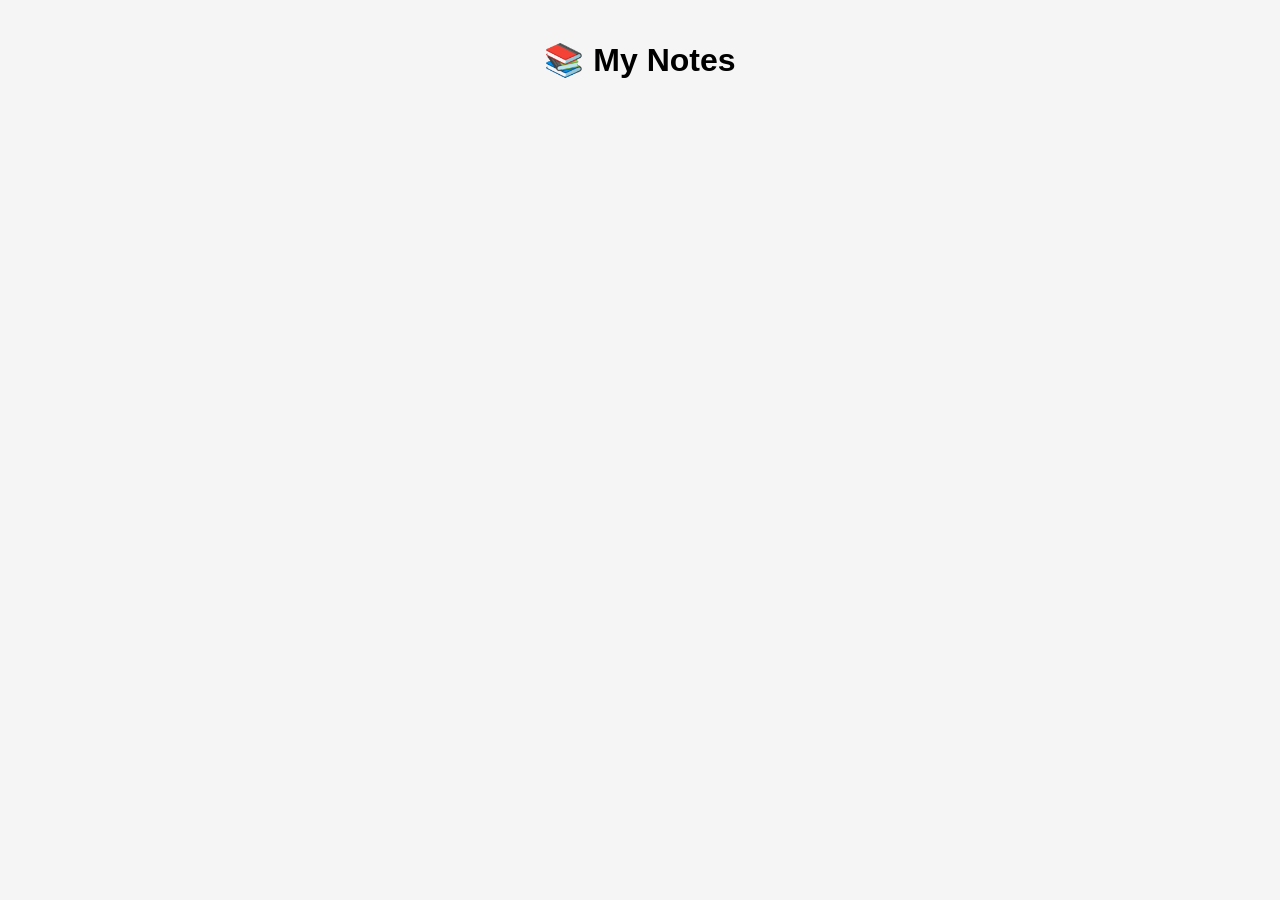
==== index.html @ f6be80d4 "Initial Commit" ====
<!DOCTYPE html>
<html>
<head>
  <title>My Notes</title>
  <style>
    body {
      font-family: Arial;
      max-width: 800px;
      margin: auto;
      padding: 20px;
      background: #f5f5f5;
    }
    h1 {
      text-align: center;
    }
    .note {
      background: white;
      padding: 15px;
      margin: 10px 0;
      border-radius: 10px;
      box-shadow: 0 2px 5px rgba(0,0,0,0.1);
    }
    a {
      text-decoration: none;
      color: #333;
      font-weight: bold;
    }
  </style>
</head>
<body>

<h1>📚 My Notes</h1>
<div id="notesList"></div>

<script>
const username = "YOUR_USERNAME";
const repo = "YOUR_REPO";
const folder = "notes";

const apiURL = `https://api.github.com/repos/${username}/${repo}/contents/${folder}`;

fetch(apiURL)
  .then(res => res.json())
  .then(data => {
    const container = document.getElementById("notesList");

    data.forEach(file => {
      if (file.name.endsWith(".html")) {
        const div = document.createElement("div");
        div.className = "note";

        const link = document.createElement("a");
        link.href = `./notes/${file.name}`;

        // Make title pretty
        link.textContent = file.name
          .replace(".html", "")
          .replace(/-/g, " ");

        div.appendChild(link);
        container.appendChild(div);
      }
    });
  });
</script>

</body>
</html>
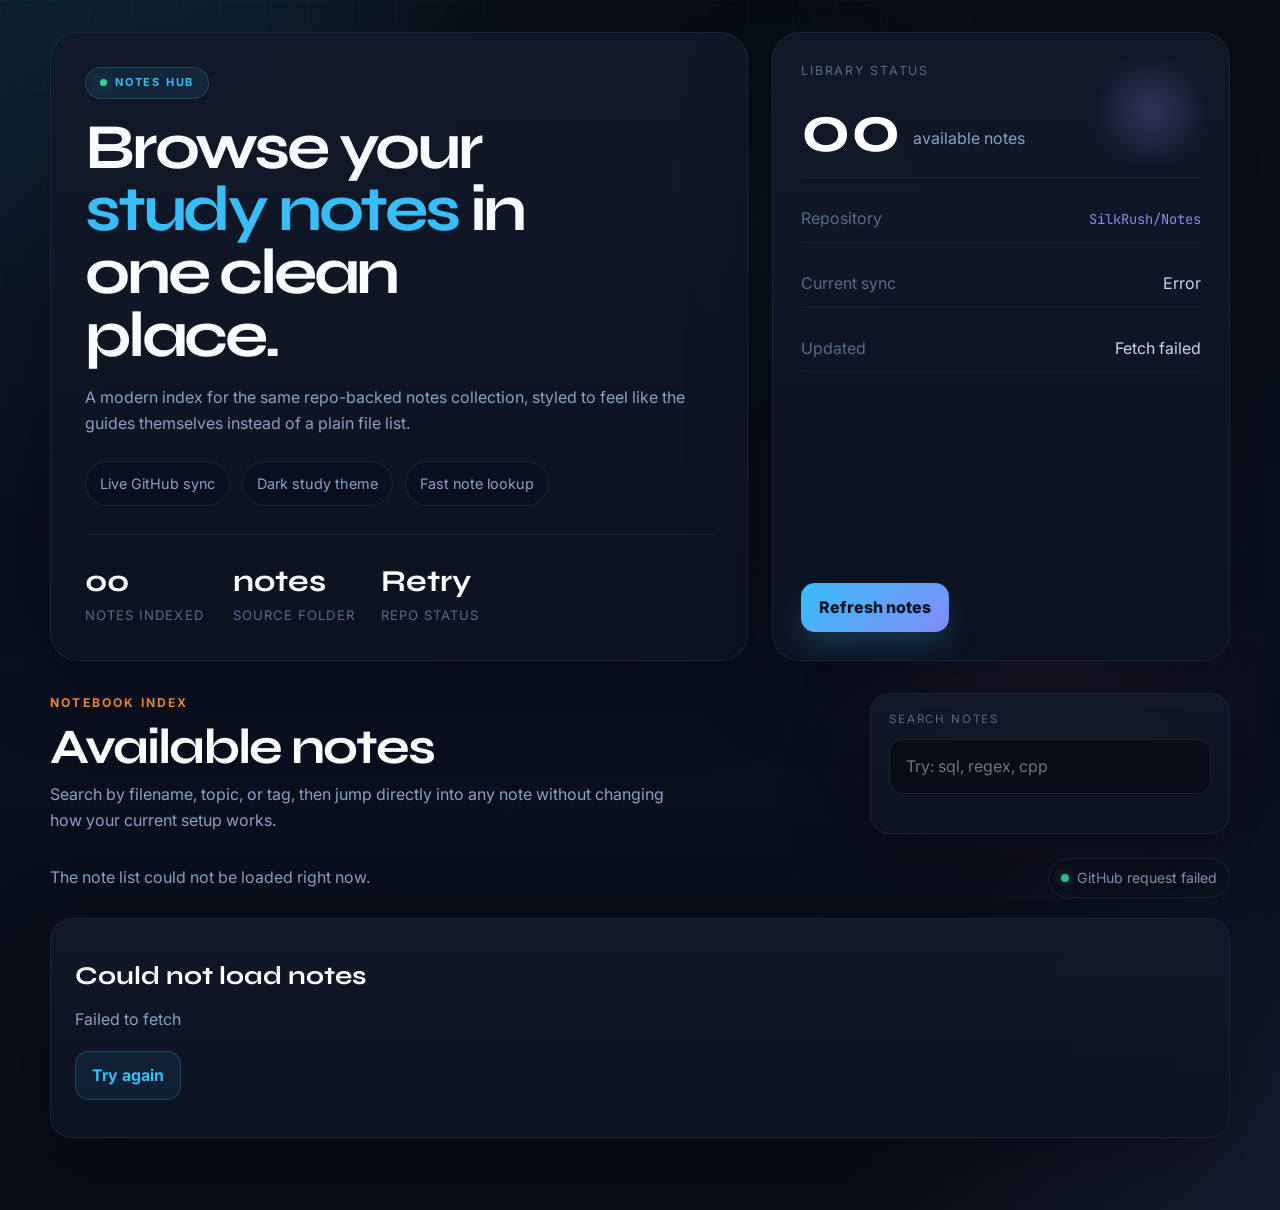
==== commit a1308737: "Launching the notes page" ====
--- a/index.html
+++ b/index.html
@@ -1,68 +1,1030 @@
 <!DOCTYPE html>
-<html>
+<html lang="en">
 <head>
+  <meta charset="UTF-8">
+  <meta name="viewport" content="width=device-width, initial-scale=1.0">
   <title>My Notes</title>
   <style>
+    @import url('https://fonts.googleapis.com/css2?family=Inter:wght@400;500;600;700&family=JetBrains+Mono:wght@400;600&family=Syne:wght@600;700;800&display=swap');
+
+    :root {
+      --bg: #080c14;
+      --bg2: #0d1320;
+      --bg3: #121929;
+      --surface: rgba(22, 31, 48, 0.92);
+      --surface-strong: rgba(28, 40, 64, 0.96);
+      --border: rgba(36, 53, 80, 0.95);
+      --border-soft: rgba(36, 53, 80, 0.55);
+      --text: #c8d8f0;
+      --text-dim: #89a1c7;
+      --text-muted: #566b8c;
+      --accent: #38bdf8;
+      --accent2: #818cf8;
+      --accent3: #34d399;
+      --accent4: #fb923c;
+      --accent5: #f472b6;
+      --glow: rgba(56, 189, 248, 0.18);
+      --shadow: 0 24px 80px rgba(0, 0, 0, 0.35);
+      --radius: 24px;
+    }
+
+    * {
+      box-sizing: border-box;
+      margin: 0;
+      padding: 0;
+    }
+
+    html {
+      scroll-behavior: smooth;
+    }
+
     body {
-      font-family: Arial;
-      max-width: 800px;
-      margin: auto;
-      padding: 20px;
-      background: #f5f5f5;
-    }
-    h1 {
-      text-align: center;
-    }
-    .note {
-      background: white;
-      padding: 15px;
-      margin: 10px 0;
-      border-radius: 10px;
-      box-shadow: 0 2px 5px rgba(0,0,0,0.1);
-    }
+      min-height: 100vh;
+      background:
+        radial-gradient(circle at top left, rgba(56, 189, 248, 0.12), transparent 30%),
+        radial-gradient(circle at bottom right, rgba(129, 140, 248, 0.12), transparent 25%),
+        linear-gradient(180deg, #080c14 0%, #0a1020 55%, #080c14 100%);
+      color: var(--text);
+      font-family: 'Inter', sans-serif;
+      line-height: 1.6;
+      overflow-x: hidden;
+      position: relative;
+    }
+
+    body::before,
+    body::after {
+      content: "";
+      position: fixed;
+      inset: 0;
+      pointer-events: none;
+      z-index: 0;
+    }
+
+    body::before {
+      background:
+        radial-gradient(circle at 18% 12%, rgba(56, 189, 248, 0.08), transparent 22%),
+        radial-gradient(circle at 82% 78%, rgba(244, 114, 182, 0.08), transparent 20%),
+        radial-gradient(circle at 62% 24%, rgba(52, 211, 153, 0.06), transparent 22%);
+    }
+
+    body::after {
+      background-image:
+        linear-gradient(rgba(137, 161, 199, 0.05) 1px, transparent 1px),
+        linear-gradient(90deg, rgba(137, 161, 199, 0.05) 1px, transparent 1px);
+      background-size: 44px 44px;
+      mask-image: linear-gradient(180deg, rgba(0, 0, 0, 0.45), transparent 72%);
+    }
+
     a {
+      color: inherit;
       text-decoration: none;
-      color: #333;
-      font-weight: bold;
+    }
+
+    button,
+    input {
+      font: inherit;
+    }
+
+    .page {
+      width: min(1180px, calc(100% - 32px));
+      margin: 0 auto;
+      padding: 32px 0 72px;
+      position: relative;
+      z-index: 1;
+    }
+
+    .hero {
+      display: grid;
+      grid-template-columns: minmax(0, 1.45fr) minmax(280px, 0.95fr);
+      gap: 24px;
+      align-items: stretch;
+      margin-bottom: 32px;
+    }
+
+    .hero-card,
+    .panel,
+    .search-wrap,
+    .note-card,
+    .state-card {
+      border: 1px solid var(--border-soft);
+      background: linear-gradient(180deg, rgba(18, 25, 41, 0.94), rgba(13, 19, 32, 0.96));
+      backdrop-filter: blur(14px);
+      box-shadow: var(--shadow);
+    }
+
+    .hero-card {
+      border-radius: calc(var(--radius) + 4px);
+      padding: 34px;
+      position: relative;
+      overflow: hidden;
+      min-height: 360px;
+    }
+
+    .hero-card::before {
+      content: "";
+      position: absolute;
+      inset: auto -10% -40% 30%;
+      height: 240px;
+      background: radial-gradient(circle, rgba(56, 189, 248, 0.28), transparent 60%);
+      filter: blur(8px);
+      pointer-events: none;
+    }
+
+    .hero-tag {
+      display: inline-flex;
+      align-items: center;
+      gap: 8px;
+      padding: 6px 14px;
+      border-radius: 999px;
+      border: 1px solid rgba(56, 189, 248, 0.24);
+      background: rgba(56, 189, 248, 0.08);
+      color: var(--accent);
+      font-size: 11px;
+      font-weight: 700;
+      letter-spacing: 1.8px;
+      text-transform: uppercase;
+      margin-bottom: 18px;
+    }
+
+    .hero-tag::before {
+      content: "";
+      width: 7px;
+      height: 7px;
+      border-radius: 50%;
+      background: var(--accent3);
+      box-shadow: 0 0 14px rgba(52, 211, 153, 0.6);
+    }
+
+    .hero h1 {
+      font-family: 'Syne', sans-serif;
+      font-size: clamp(2.6rem, 5vw, 4.8rem);
+      line-height: 0.98;
+      letter-spacing: -0.05em;
+      color: #f8fbff;
+      max-width: 10ch;
+      margin-bottom: 18px;
+    }
+
+    .hero h1 span {
+      color: var(--accent);
+    }
+
+    .hero-copy {
+      max-width: 620px;
+      color: var(--text-dim);
+      font-size: 1rem;
+      margin-bottom: 24px;
+    }
+
+    .hero-pills {
+      display: flex;
+      flex-wrap: wrap;
+      gap: 12px;
+      margin-bottom: 28px;
+    }
+
+    .hero-pill {
+      padding: 10px 14px;
+      border-radius: 999px;
+      border: 1px solid rgba(137, 161, 199, 0.14);
+      background: rgba(10, 16, 32, 0.76);
+      color: var(--text-dim);
+      font-size: 0.9rem;
+    }
+
+    .hero-footer {
+      display: flex;
+      flex-wrap: wrap;
+      gap: 18px;
+      padding-top: 22px;
+      border-top: 1px solid rgba(137, 161, 199, 0.12);
+    }
+
+    .hero-stat {
+      min-width: 130px;
+    }
+
+    .hero-stat strong {
+      display: block;
+      font-family: 'Syne', sans-serif;
+      font-size: 1.9rem;
+      color: #ffffff;
+    }
+
+    .hero-stat span {
+      display: block;
+      color: var(--text-muted);
+      font-size: 0.82rem;
+      letter-spacing: 0.08em;
+      text-transform: uppercase;
+    }
+
+    .panel {
+      border-radius: calc(var(--radius) + 4px);
+      padding: 28px;
+      display: flex;
+      flex-direction: column;
+      gap: 18px;
+      position: relative;
+      overflow: hidden;
+    }
+
+    .panel::after {
+      content: "";
+      position: absolute;
+      inset: 18px 18px auto auto;
+      width: 120px;
+      height: 120px;
+      border-radius: 50%;
+      background: radial-gradient(circle, rgba(129, 140, 248, 0.26), transparent 68%);
+      pointer-events: none;
+    }
+
+    .panel-label {
+      color: var(--text-muted);
+      font-size: 0.78rem;
+      letter-spacing: 0.14em;
+      text-transform: uppercase;
+    }
+
+    .panel-metric {
+      display: flex;
+      align-items: flex-end;
+      gap: 12px;
+      padding-bottom: 18px;
+      border-bottom: 1px solid rgba(137, 161, 199, 0.12);
+    }
+
+    .panel-metric strong {
+      font-family: 'Syne', sans-serif;
+      font-size: clamp(2.5rem, 6vw, 4.2rem);
+      line-height: 0.9;
+      color: #ffffff;
+    }
+
+    .panel-metric span {
+      color: var(--text-dim);
+      margin-bottom: 8px;
+    }
+
+    .detail-row {
+      display: flex;
+      justify-content: space-between;
+      gap: 16px;
+      padding: 10px 0;
+      border-bottom: 1px solid rgba(137, 161, 199, 0.08);
+    }
+
+    .detail-row:last-of-type {
+      border-bottom: 0;
+      padding-bottom: 0;
+    }
+
+    .detail-label {
+      color: var(--text-muted);
+    }
+
+    .detail-value {
+      color: var(--text);
+      text-align: right;
+    }
+
+    .detail-value code {
+      font-family: 'JetBrains Mono', monospace;
+      color: var(--accent2);
+      font-size: 0.86rem;
+    }
+
+    .button-row {
+      display: flex;
+      gap: 12px;
+      margin-top: auto;
+    }
+
+    .refresh-button {
+      border: 0;
+      border-radius: 14px;
+      padding: 12px 18px;
+      background: linear-gradient(135deg, var(--accent), var(--accent2));
+      color: #08121f;
+      font-weight: 800;
+      cursor: pointer;
+      transition: transform 0.2s ease, box-shadow 0.2s ease, opacity 0.2s ease;
+      box-shadow: 0 16px 28px rgba(56, 189, 248, 0.18);
+    }
+
+    .refresh-button:hover:not(:disabled) {
+      transform: translateY(-2px);
+      box-shadow: 0 20px 34px rgba(56, 189, 248, 0.25);
+    }
+
+    .refresh-button:disabled {
+      cursor: wait;
+      opacity: 0.72;
+    }
+
+    .library-header {
+      display: grid;
+      grid-template-columns: minmax(0, 1fr) minmax(260px, 360px);
+      gap: 18px;
+      align-items: end;
+      margin-bottom: 24px;
+    }
+
+    .section-kicker {
+      color: var(--accent4);
+      font-size: 0.76rem;
+      font-weight: 700;
+      letter-spacing: 0.18em;
+      text-transform: uppercase;
+      margin-bottom: 10px;
+    }
+
+    .library-header h2 {
+      font-family: 'Syne', sans-serif;
+      font-size: clamp(2rem, 4vw, 3.1rem);
+      line-height: 1;
+      color: #ffffff;
+      letter-spacing: -0.04em;
+      margin-bottom: 10px;
+    }
+
+    .library-header p {
+      color: var(--text-dim);
+      max-width: 640px;
+    }
+
+    .search-wrap {
+      border-radius: 20px;
+      padding: 16px 18px;
+      align-self: stretch;
+    }
+
+    .search-wrap label {
+      display: block;
+      color: var(--text-muted);
+      font-size: 0.72rem;
+      letter-spacing: 0.16em;
+      text-transform: uppercase;
+      margin-bottom: 10px;
+    }
+
+    .search-wrap input {
+      width: 100%;
+      border: 1px solid rgba(137, 161, 199, 0.14);
+      background: rgba(8, 12, 20, 0.82);
+      color: var(--text);
+      border-radius: 14px;
+      padding: 14px 16px;
+      outline: none;
+      transition: border-color 0.2s ease, box-shadow 0.2s ease;
+    }
+
+    .search-wrap input:focus {
+      border-color: rgba(56, 189, 248, 0.48);
+      box-shadow: 0 0 0 4px rgba(56, 189, 248, 0.12);
+    }
+
+    .helper-row {
+      display: flex;
+      flex-wrap: wrap;
+      justify-content: space-between;
+      gap: 12px;
+      align-items: center;
+      margin-bottom: 20px;
+      color: var(--text-dim);
+    }
+
+    .helper-text {
+      color: var(--text-dim);
+    }
+
+    .helper-chip {
+      display: inline-flex;
+      align-items: center;
+      gap: 8px;
+      padding: 8px 12px;
+      border-radius: 999px;
+      border: 1px solid rgba(137, 161, 199, 0.14);
+      background: rgba(13, 19, 32, 0.78);
+      color: var(--text-dim);
+      font-size: 0.88rem;
+    }
+
+    .helper-chip::before {
+      content: "";
+      width: 8px;
+      height: 8px;
+      border-radius: 50%;
+      background: var(--accent3);
+      box-shadow: 0 0 10px rgba(52, 211, 153, 0.55);
+    }
+
+    .notes-grid {
+      display: grid;
+      grid-template-columns: repeat(auto-fit, minmax(260px, 1fr));
+      gap: 18px;
+    }
+
+    .note-card {
+      border-radius: 22px;
+      padding: 22px;
+      position: relative;
+      overflow: hidden;
+      min-height: 240px;
+      display: flex;
+      flex-direction: column;
+      gap: 16px;
+      transition: transform 0.24s ease, border-color 0.24s ease, box-shadow 0.24s ease;
+      isolation: isolate;
+    }
+
+    .note-card::before {
+      content: "";
+      position: absolute;
+      inset: auto -15% -25% auto;
+      width: 160px;
+      height: 160px;
+      border-radius: 50%;
+      background: radial-gradient(circle, rgba(129, 140, 248, 0.18), transparent 70%);
+      pointer-events: none;
+      z-index: -1;
+    }
+
+    .note-card:hover {
+      transform: translateY(-6px);
+      border-color: rgba(56, 189, 248, 0.3);
+      box-shadow: 0 24px 40px rgba(0, 0, 0, 0.35), 0 0 0 1px rgba(56, 189, 248, 0.08);
+    }
+
+    .note-top {
+      display: flex;
+      justify-content: space-between;
+      gap: 12px;
+      align-items: flex-start;
+    }
+
+    .note-tag {
+      display: inline-flex;
+      align-items: center;
+      padding: 6px 10px;
+      border-radius: 999px;
+      font-size: 0.73rem;
+      font-weight: 700;
+      letter-spacing: 0.12em;
+      text-transform: uppercase;
+      background: rgba(56, 189, 248, 0.11);
+      color: var(--accent);
+      border: 1px solid rgba(56, 189, 248, 0.12);
+    }
+
+    .note-index {
+      font-family: 'JetBrains Mono', monospace;
+      color: var(--text-muted);
+      font-size: 0.82rem;
+    }
+
+    .note-title {
+      font-family: 'Syne', sans-serif;
+      font-size: 1.45rem;
+      line-height: 1.08;
+      color: #ffffff;
+      letter-spacing: -0.03em;
+    }
+
+    .note-description {
+      color: var(--text-dim);
+      flex: 1;
+      font-size: 0.96rem;
+    }
+
+    .note-meta {
+      display: flex;
+      flex-wrap: wrap;
+      gap: 10px;
+      color: var(--text-muted);
+      font-size: 0.82rem;
+    }
+
+    .note-meta span {
+      display: inline-flex;
+      align-items: center;
+      gap: 6px;
+      padding: 7px 10px;
+      border-radius: 999px;
+      background: rgba(8, 12, 20, 0.65);
+      border: 1px solid rgba(137, 161, 199, 0.08);
+    }
+
+    .note-footer {
+      display: flex;
+      justify-content: space-between;
+      align-items: center;
+      gap: 12px;
+      padding-top: 16px;
+      border-top: 1px solid rgba(137, 161, 199, 0.12);
+      color: var(--text-dim);
+      font-size: 0.92rem;
+    }
+
+    .note-arrow {
+      color: var(--accent);
+      font-weight: 700;
+    }
+
+    .state-card {
+      border-radius: 22px;
+      padding: 24px;
+      min-height: 220px;
+      display: flex;
+      flex-direction: column;
+      justify-content: center;
+      gap: 10px;
+    }
+
+    .state-card strong {
+      font-family: 'Syne', sans-serif;
+      font-size: 1.6rem;
+      color: #ffffff;
+    }
+
+    .state-card p {
+      color: var(--text-dim);
+    }
+
+    .state-card button {
+      width: fit-content;
+      margin-top: 8px;
+      border: 1px solid rgba(56, 189, 248, 0.25);
+      border-radius: 14px;
+      background: rgba(56, 189, 248, 0.08);
+      color: var(--accent);
+      padding: 11px 16px;
+      cursor: pointer;
+      font-weight: 700;
+    }
+
+    .skeleton {
+      position: relative;
+      overflow: hidden;
+    }
+
+    .skeleton::after {
+      content: "";
+      position: absolute;
+      inset: 0;
+      transform: translateX(-100%);
+      background: linear-gradient(90deg, transparent, rgba(255, 255, 255, 0.06), transparent);
+      animation: shimmer 1.25s infinite;
+    }
+
+    .skeleton-line {
+      border-radius: 999px;
+      background: rgba(137, 161, 199, 0.12);
+    }
+
+    .skeleton-pill {
+      width: 100px;
+      height: 32px;
+    }
+
+    .skeleton-title {
+      width: 72%;
+      height: 26px;
+    }
+
+    .skeleton-copy {
+      width: 100%;
+      height: 14px;
+    }
+
+    .skeleton-copy.short {
+      width: 72%;
+    }
+
+    .empty-state {
+      margin-top: 18px;
+    }
+
+    @keyframes shimmer {
+      100% {
+        transform: translateX(100%);
+      }
+    }
+
+    @media (max-width: 980px) {
+      .hero,
+      .library-header {
+        grid-template-columns: 1fr;
+      }
+
+      .hero-card,
+      .panel {
+        min-height: auto;
+      }
+    }
+
+    @media (max-width: 720px) {
+      .page {
+        width: min(100% - 24px, 1180px);
+        padding-top: 18px;
+      }
+
+      .hero-card,
+      .panel,
+      .search-wrap,
+      .note-card,
+      .state-card {
+        border-radius: 20px;
+      }
+
+      .hero-card,
+      .panel {
+        padding: 24px;
+      }
+
+      .hero-footer {
+        gap: 14px;
+      }
+
+      .hero-stat {
+        min-width: 110px;
+      }
+
+      .helper-row {
+        align-items: flex-start;
+      }
     }
   </style>
 </head>
 <body>
-
-<h1>📚 My Notes</h1>
-<div id="notesList"></div>
-
-<script>
-const username = "YOUR_USERNAME";
-const repo = "YOUR_REPO";
-const folder = "notes";
-
-const apiURL = `https://api.github.com/repos/${username}/${repo}/contents/${folder}`;
-
-fetch(apiURL)
-  .then(res => res.json())
-  .then(data => {
-    const container = document.getElementById("notesList");
-
-    data.forEach(file => {
-      if (file.name.endsWith(".html")) {
-        const div = document.createElement("div");
-        div.className = "note";
-
-        const link = document.createElement("a");
-        link.href = `./notes/${file.name}`;
-
-        // Make title pretty
-        link.textContent = file.name
-          .replace(".html", "")
-          .replace(/-/g, " ");
-
-        div.appendChild(link);
-        container.appendChild(div);
-      }
-    });
-  });
-</script>
-
+  <div class="page">
+    <header class="hero">
+      <section class="hero-card">
+        <div class="hero-tag">Notes hub</div>
+        <h1>Browse your <span>study notes</span> in one clean place.</h1>
+        <p class="hero-copy">
+          A modern index for the same repo-backed notes collection, styled to feel like the guides themselves instead of a plain file list.
+        </p>
+        <div class="hero-pills">
+          <span class="hero-pill">Live GitHub sync</span>
+          <span class="hero-pill">Dark study theme</span>
+          <span class="hero-pill">Fast note lookup</span>
+        </div>
+        <div class="hero-footer">
+          <div class="hero-stat">
+            <strong id="heroCount">00</strong>
+            <span>Notes indexed</span>
+          </div>
+          <div class="hero-stat">
+            <strong id="heroFolder">notes</strong>
+            <span>Source folder</span>
+          </div>
+          <div class="hero-stat">
+            <strong id="heroMode">Live</strong>
+            <span>Repo status</span>
+          </div>
+        </div>
+      </section>
+
+      <aside class="panel">
+        <div class="panel-label">Library status</div>
+        <div class="panel-metric">
+          <strong id="noteCount">00</strong>
+          <span>available notes</span>
+        </div>
+        <div class="detail-row">
+          <span class="detail-label">Repository</span>
+          <span class="detail-value"><code>SilkRush/Notes</code></span>
+        </div>
+        <div class="detail-row">
+          <span class="detail-label">Current sync</span>
+          <span class="detail-value" id="syncStatus">Loading...</span>
+        </div>
+        <div class="detail-row">
+          <span class="detail-label">Updated</span>
+          <span class="detail-value" id="lastUpdated">Waiting for data</span>
+        </div>
+        <div class="button-row">
+          <button class="refresh-button" id="refreshButton" type="button">Refresh notes</button>
+        </div>
+      </aside>
+    </header>
+
+    <main>
+      <section class="library">
+        <div class="library-header">
+          <div>
+            <div class="section-kicker">Notebook index</div>
+            <h2>Available notes</h2>
+            <p>
+              Search by filename, topic, or tag, then jump directly into any note without changing how your current setup works.
+            </p>
+          </div>
+
+          <div class="search-wrap">
+            <label for="searchInput">Search notes</label>
+            <input
+              id="searchInput"
+              type="search"
+              placeholder="Try: sql, regex, cpp"
+              autocomplete="off"
+            >
+          </div>
+        </div>
+
+        <div class="helper-row">
+          <p class="helper-text" id="helperText">Loading the note index from GitHub...</p>
+          <div class="helper-chip" id="helperChip">Sync in progress</div>
+        </div>
+
+        <div class="notes-grid" id="notesList" aria-live="polite"></div>
+        <div class="empty-state" id="noResults" hidden></div>
+      </section>
+    </main>
+  </div>
+
+  <script>
+    const username = "SilkRush";
+    const repo = "Notes";
+    const folder = "notes";
+    const apiURL = `https://api.github.com/repos/${username}/${repo}/contents/${folder}`;
+
+    const notesList = document.getElementById("notesList");
+    const noteCount = document.getElementById("noteCount");
+    const heroCount = document.getElementById("heroCount");
+    const heroFolder = document.getElementById("heroFolder");
+    const heroMode = document.getElementById("heroMode");
+    const syncStatus = document.getElementById("syncStatus");
+    const lastUpdated = document.getElementById("lastUpdated");
+    const helperText = document.getElementById("helperText");
+    const helperChip = document.getElementById("helperChip");
+    const searchInput = document.getElementById("searchInput");
+    const noResults = document.getElementById("noResults");
+    const refreshButton = document.getElementById("refreshButton");
+
+    const state = {
+      notes: [],
+      loading: false,
+      lastSync: null
+    };
+
+    const CATEGORY_COPY = {
+      Database: "Query patterns, tables, joins, and database fundamentals in a focused study format.",
+      "Pattern Matching": "Regex concepts, syntax rules, and hands-on matching examples for quick revision.",
+      "C++": "Language notes, examples, and study material centered on C++ concepts and workflows.",
+      Reference: "A structured note page with concise sections, examples, and fast review value."
+    };
+
+    function formatTitle(fileName) {
+      const cleaned = fileName.replace(/\.html$/i, "");
+      const replacements = {
+        sql: "SQL",
+        cpp: "C++",
+        cplusplus: "C++",
+        regex: "Regex",
+        api: "API",
+        html: "HTML",
+        css: "CSS",
+        js: "JS"
+      };
+
+      return cleaned
+        .split(/[-_]+/)
+        .filter(Boolean)
+        .map((part) => {
+          const lower = part.toLowerCase();
+          if (replacements[lower]) {
+            return replacements[lower];
+          }
+
+          return lower.charAt(0).toUpperCase() + lower.slice(1);
+        })
+        .join(" ");
+    }
+
+    function inferCategory(fileName) {
+      const value = fileName.toLowerCase();
+
+      if (value.includes("sql")) {
+        return "Database";
+      }
+
+      if (value.includes("regex")) {
+        return "Pattern Matching";
+      }
+
+      if (value.includes("cpp") || value.includes("c++")) {
+        return "C++";
+      }
+
+      return "Reference";
+    }
+
+    function buildNoteSummary(title, category) {
+      const directCopy = CATEGORY_COPY[category];
+      if (directCopy) {
+        return directCopy;
+      }
+
+      return `Open ${title} as a focused study note with examples and a clean reading layout.`;
+    }
+
+    function formatTime(date) {
+      return new Intl.DateTimeFormat(undefined, {
+        month: "short",
+        day: "numeric",
+        hour: "numeric",
+        minute: "2-digit"
+      }).format(date);
+    }
+
+    function escapeHTML(value) {
+      return String(value).replace(/[&<>"']/g, (character) => ({
+        "&": "&amp;",
+        "<": "&lt;",
+        ">": "&gt;",
+        "\"": "&quot;",
+        "'": "&#39;"
+      }[character]));
+    }
+
+    function updateCounts(count) {
+      const padded = String(count).padStart(2, "0");
+      noteCount.textContent = padded;
+      heroCount.textContent = padded;
+    }
+
+    function setLoadingState() {
+      state.loading = true;
+      refreshButton.disabled = true;
+      syncStatus.textContent = "Loading";
+      heroMode.textContent = "Syncing";
+      helperText.textContent = "Loading the note index from GitHub...";
+      helperChip.textContent = "Sync in progress";
+      noResults.hidden = true;
+      updateCounts(0);
+
+      notesList.innerHTML = Array.from({ length: 3 }, () => `
+        <article class="note-card skeleton" aria-hidden="true">
+          <div class="note-top">
+            <div class="skeleton-line skeleton-pill"></div>
+            <div class="skeleton-line skeleton-pill" style="width: 48px;"></div>
+          </div>
+          <div class="skeleton-line skeleton-title"></div>
+          <div class="skeleton-line skeleton-copy"></div>
+          <div class="skeleton-line skeleton-copy"></div>
+          <div class="skeleton-line skeleton-copy short"></div>
+          <div class="note-footer">
+            <div class="skeleton-line skeleton-pill" style="width: 120px;"></div>
+            <div class="skeleton-line skeleton-pill" style="width: 90px;"></div>
+          </div>
+        </article>
+      `).join("");
+    }
+
+    function setReadyState(count) {
+      state.loading = false;
+      refreshButton.disabled = false;
+      state.lastSync = new Date();
+      syncStatus.textContent = "Synced";
+      heroMode.textContent = "Live";
+      lastUpdated.textContent = formatTime(state.lastSync);
+      helperText.textContent = `${count} note${count === 1 ? "" : "s"} available in ./${folder}/`;
+      helperChip.textContent = "Live repo data";
+      updateCounts(count);
+    }
+
+    function setErrorState(message) {
+      state.loading = false;
+      refreshButton.disabled = false;
+      syncStatus.textContent = "Error";
+      heroMode.textContent = "Retry";
+      lastUpdated.textContent = "Fetch failed";
+      helperText.textContent = "The note list could not be loaded right now.";
+      helperChip.textContent = "GitHub request failed";
+      updateCounts(0);
+
+      notesList.innerHTML = `
+        <div class="state-card">
+          <strong>Could not load notes</strong>
+          <p>${escapeHTML(message)}</p>
+          <button type="button" id="retryInline">Try again</button>
+        </div>
+      `;
+
+      const retryInline = document.getElementById("retryInline");
+      if (retryInline) {
+        retryInline.addEventListener("click", loadNotes);
+      }
+    }
+
+    function createNoteCard(note, index) {
+      return `
+        <a class="note-card" href="${note.href}" aria-label="Open ${escapeHTML(note.title)}">
+          <div class="note-top">
+            <span class="note-tag">${escapeHTML(note.category)}</span>
+            <span class="note-index">${String(index + 1).padStart(2, "0")}</span>
+          </div>
+          <h3 class="note-title">${escapeHTML(note.title)}</h3>
+          <p class="note-description">${escapeHTML(note.summary)}</p>
+          <div class="note-meta">
+            <span>${escapeHTML(note.fileName)}</span>
+            <span>HTML note</span>
+          </div>
+          <div class="note-footer">
+            <span>Open guide</span>
+            <span class="note-arrow">View</span>
+          </div>
+        </a>
+      `;
+    }
+
+    function renderEmptySearch(query) {
+      notesList.innerHTML = "";
+      noResults.hidden = false;
+      noResults.innerHTML = `
+        <div class="state-card">
+          <strong>No matches for "${escapeHTML(query)}"</strong>
+          <p>Try a broader keyword or clear the search to see every note in the library.</p>
+        </div>
+      `;
+    }
+
+    function renderNotes() {
+      const query = searchInput.value.trim().toLowerCase();
+      const filteredNotes = state.notes.filter((note) => note.searchText.includes(query));
+
+      if (!filteredNotes.length) {
+        if (query) {
+          renderEmptySearch(searchInput.value.trim());
+          return;
+        }
+
+        notesList.innerHTML = `
+          <div class="state-card">
+            <strong>No notes found</strong>
+            <p>The repository responded, but there were no HTML notes inside the configured folder.</p>
+          </div>
+        `;
+        noResults.hidden = true;
+        return;
+      }
+
+      noResults.hidden = true;
+      notesList.innerHTML = filteredNotes.map(createNoteCard).join("");
+    }
+
+    async function loadNotes() {
+      setLoadingState();
+
+      try {
+        const response = await fetch(apiURL, {
+          headers: {
+            Accept: "application/vnd.github+json"
+          }
+        });
+
+        if (!response.ok) {
+          if (response.status === 403) {
+            throw new Error("GitHub API rate limit reached. Please wait a bit and refresh.");
+          }
+
+          throw new Error(`GitHub returned ${response.status} while loading your notes.`);
+        }
+
+        const data = await response.json();
+        const notes = data
+          .filter((file) => file.type === "file" && file.name.toLowerCase().endsWith(".html"))
+          .sort((first, second) => first.name.localeCompare(second.name))
+          .map((file) => {
+            const title = formatTitle(file.name);
+            const category = inferCategory(file.name);
+
+            return {
+              fileName: file.name,
+              title,
+              category,
+              summary: buildNoteSummary(title, category),
+              href: `./${folder}/${encodeURIComponent(file.name)}`,
+              searchText: [file.name, title, category].join(" ").toLowerCase()
+            };
+          });
+
+        state.notes = notes;
+        setReadyState(notes.length);
+        renderNotes();
+      } catch (error) {
+        state.notes = [];
+        setErrorState(error.message);
+      }
+    }
+
+    searchInput.addEventListener("input", renderNotes);
+    refreshButton.addEventListener("click", loadNotes);
+
+    heroFolder.textContent = folder;
+    loadNotes();
+  </script>
 </body>
-</html>+</html>
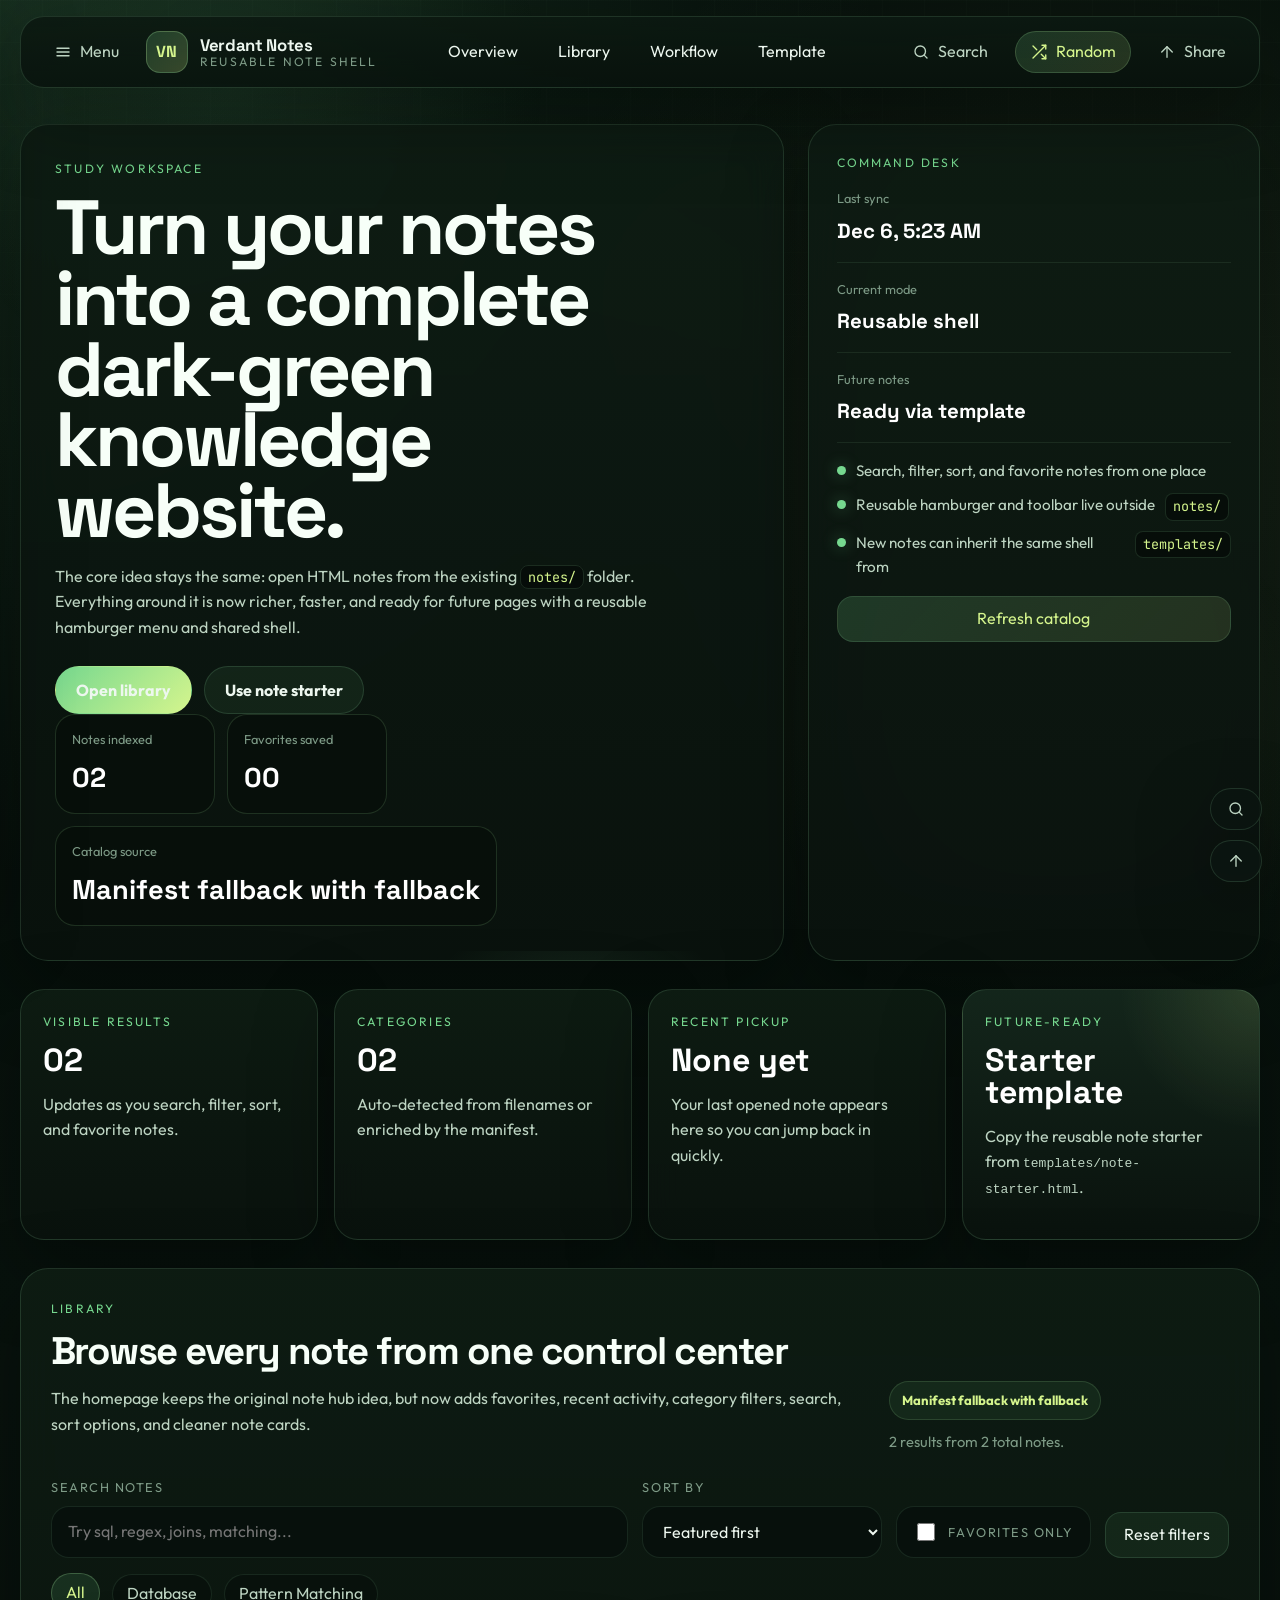
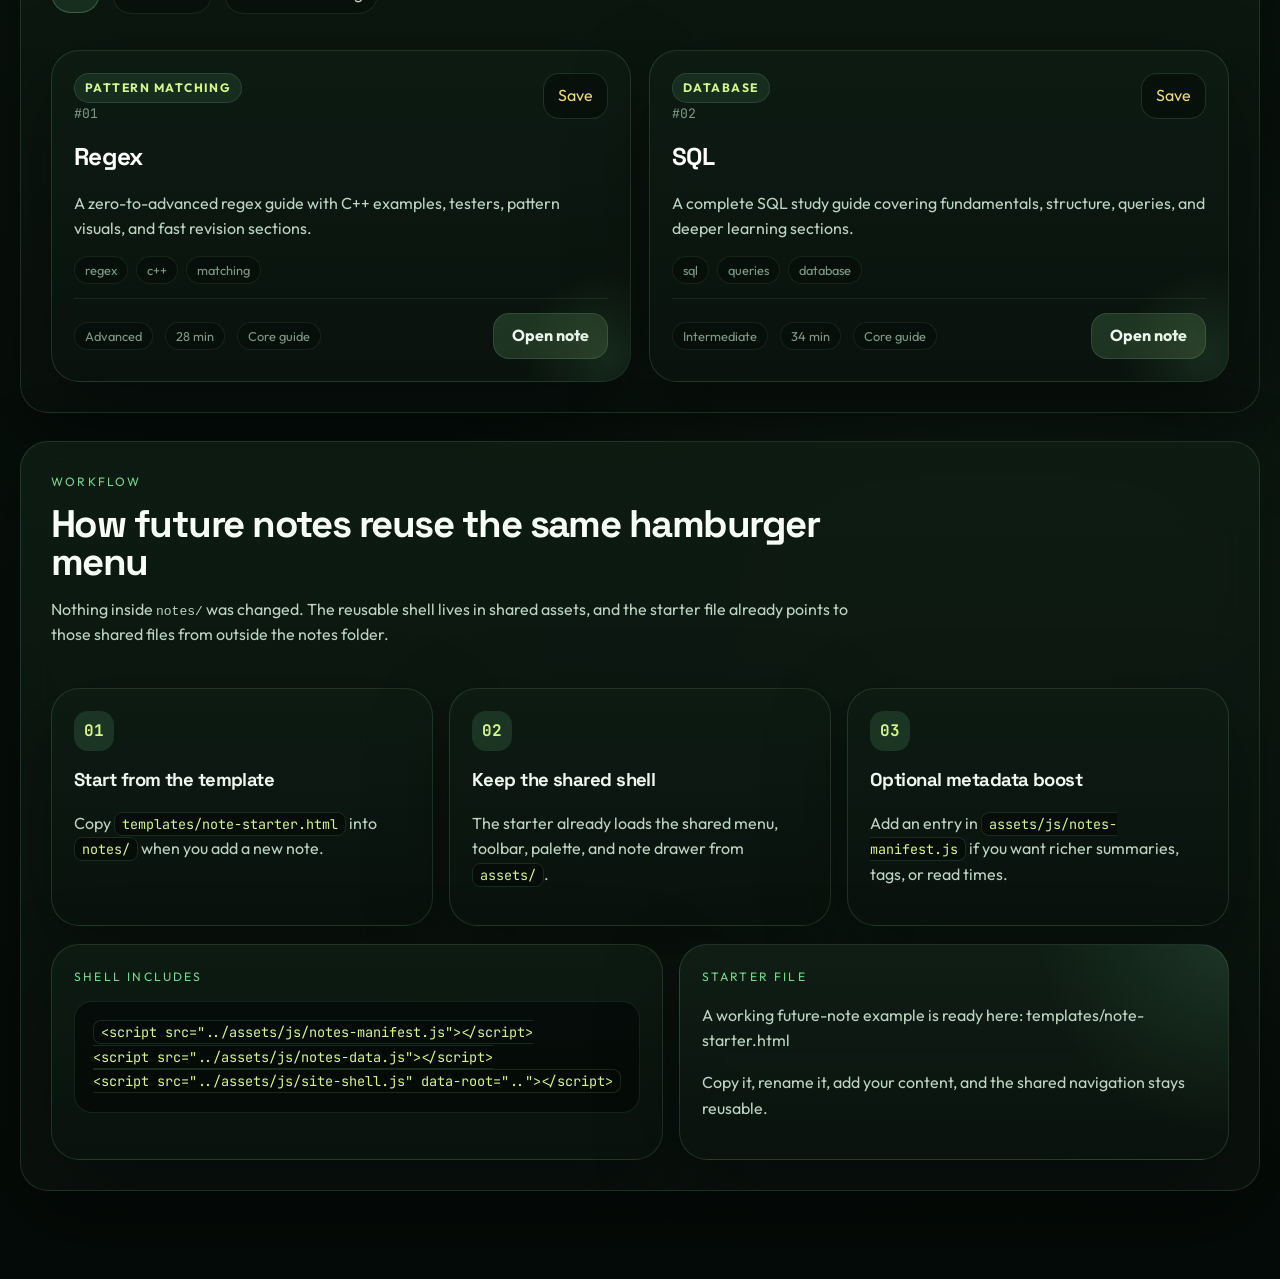
==== commit 8b85d5a6: "navigation added" ====
--- a/index.html
+++ b/index.html
@@ -3,1028 +3,224 @@
 <head>
   <meta charset="UTF-8">
   <meta name="viewport" content="width=device-width, initial-scale=1.0">
-  <title>My Notes</title>
-  <style>
-    @import url('https://fonts.googleapis.com/css2?family=Inter:wght@400;500;600;700&family=JetBrains+Mono:wght@400;600&family=Syne:wght@600;700;800&display=swap');
-
-    :root {
-      --bg: #080c14;
-      --bg2: #0d1320;
-      --bg3: #121929;
-      --surface: rgba(22, 31, 48, 0.92);
-      --surface-strong: rgba(28, 40, 64, 0.96);
-      --border: rgba(36, 53, 80, 0.95);
-      --border-soft: rgba(36, 53, 80, 0.55);
-      --text: #c8d8f0;
-      --text-dim: #89a1c7;
-      --text-muted: #566b8c;
-      --accent: #38bdf8;
-      --accent2: #818cf8;
-      --accent3: #34d399;
-      --accent4: #fb923c;
-      --accent5: #f472b6;
-      --glow: rgba(56, 189, 248, 0.18);
-      --shadow: 0 24px 80px rgba(0, 0, 0, 0.35);
-      --radius: 24px;
-    }
-
-    * {
-      box-sizing: border-box;
-      margin: 0;
-      padding: 0;
-    }
-
-    html {
-      scroll-behavior: smooth;
-    }
-
-    body {
-      min-height: 100vh;
-      background:
-        radial-gradient(circle at top left, rgba(56, 189, 248, 0.12), transparent 30%),
-        radial-gradient(circle at bottom right, rgba(129, 140, 248, 0.12), transparent 25%),
-        linear-gradient(180deg, #080c14 0%, #0a1020 55%, #080c14 100%);
-      color: var(--text);
-      font-family: 'Inter', sans-serif;
-      line-height: 1.6;
-      overflow-x: hidden;
-      position: relative;
-    }
-
-    body::before,
-    body::after {
-      content: "";
-      position: fixed;
-      inset: 0;
-      pointer-events: none;
-      z-index: 0;
-    }
-
-    body::before {
-      background:
-        radial-gradient(circle at 18% 12%, rgba(56, 189, 248, 0.08), transparent 22%),
-        radial-gradient(circle at 82% 78%, rgba(244, 114, 182, 0.08), transparent 20%),
-        radial-gradient(circle at 62% 24%, rgba(52, 211, 153, 0.06), transparent 22%);
-    }
-
-    body::after {
-      background-image:
-        linear-gradient(rgba(137, 161, 199, 0.05) 1px, transparent 1px),
-        linear-gradient(90deg, rgba(137, 161, 199, 0.05) 1px, transparent 1px);
-      background-size: 44px 44px;
-      mask-image: linear-gradient(180deg, rgba(0, 0, 0, 0.45), transparent 72%);
-    }
-
-    a {
-      color: inherit;
-      text-decoration: none;
-    }
-
-    button,
-    input {
-      font: inherit;
-    }
-
-    .page {
-      width: min(1180px, calc(100% - 32px));
-      margin: 0 auto;
-      padding: 32px 0 72px;
-      position: relative;
-      z-index: 1;
-    }
-
-    .hero {
-      display: grid;
-      grid-template-columns: minmax(0, 1.45fr) minmax(280px, 0.95fr);
-      gap: 24px;
-      align-items: stretch;
-      margin-bottom: 32px;
-    }
-
-    .hero-card,
-    .panel,
-    .search-wrap,
-    .note-card,
-    .state-card {
-      border: 1px solid var(--border-soft);
-      background: linear-gradient(180deg, rgba(18, 25, 41, 0.94), rgba(13, 19, 32, 0.96));
-      backdrop-filter: blur(14px);
-      box-shadow: var(--shadow);
-    }
-
-    .hero-card {
-      border-radius: calc(var(--radius) + 4px);
-      padding: 34px;
-      position: relative;
-      overflow: hidden;
-      min-height: 360px;
-    }
-
-    .hero-card::before {
-      content: "";
-      position: absolute;
-      inset: auto -10% -40% 30%;
-      height: 240px;
-      background: radial-gradient(circle, rgba(56, 189, 248, 0.28), transparent 60%);
-      filter: blur(8px);
-      pointer-events: none;
-    }
-
-    .hero-tag {
-      display: inline-flex;
-      align-items: center;
-      gap: 8px;
-      padding: 6px 14px;
-      border-radius: 999px;
-      border: 1px solid rgba(56, 189, 248, 0.24);
-      background: rgba(56, 189, 248, 0.08);
-      color: var(--accent);
-      font-size: 11px;
-      font-weight: 700;
-      letter-spacing: 1.8px;
-      text-transform: uppercase;
-      margin-bottom: 18px;
-    }
-
-    .hero-tag::before {
-      content: "";
-      width: 7px;
-      height: 7px;
-      border-radius: 50%;
-      background: var(--accent3);
-      box-shadow: 0 0 14px rgba(52, 211, 153, 0.6);
-    }
-
-    .hero h1 {
-      font-family: 'Syne', sans-serif;
-      font-size: clamp(2.6rem, 5vw, 4.8rem);
-      line-height: 0.98;
-      letter-spacing: -0.05em;
-      color: #f8fbff;
-      max-width: 10ch;
-      margin-bottom: 18px;
-    }
-
-    .hero h1 span {
-      color: var(--accent);
-    }
-
-    .hero-copy {
-      max-width: 620px;
-      color: var(--text-dim);
-      font-size: 1rem;
-      margin-bottom: 24px;
-    }
-
-    .hero-pills {
-      display: flex;
-      flex-wrap: wrap;
-      gap: 12px;
-      margin-bottom: 28px;
-    }
-
-    .hero-pill {
-      padding: 10px 14px;
-      border-radius: 999px;
-      border: 1px solid rgba(137, 161, 199, 0.14);
-      background: rgba(10, 16, 32, 0.76);
-      color: var(--text-dim);
-      font-size: 0.9rem;
-    }
-
-    .hero-footer {
-      display: flex;
-      flex-wrap: wrap;
-      gap: 18px;
-      padding-top: 22px;
-      border-top: 1px solid rgba(137, 161, 199, 0.12);
-    }
-
-    .hero-stat {
-      min-width: 130px;
-    }
-
-    .hero-stat strong {
-      display: block;
-      font-family: 'Syne', sans-serif;
-      font-size: 1.9rem;
-      color: #ffffff;
-    }
-
-    .hero-stat span {
-      display: block;
-      color: var(--text-muted);
-      font-size: 0.82rem;
-      letter-spacing: 0.08em;
-      text-transform: uppercase;
-    }
-
-    .panel {
-      border-radius: calc(var(--radius) + 4px);
-      padding: 28px;
-      display: flex;
-      flex-direction: column;
-      gap: 18px;
-      position: relative;
-      overflow: hidden;
-    }
-
-    .panel::after {
-      content: "";
-      position: absolute;
-      inset: 18px 18px auto auto;
-      width: 120px;
-      height: 120px;
-      border-radius: 50%;
-      background: radial-gradient(circle, rgba(129, 140, 248, 0.26), transparent 68%);
-      pointer-events: none;
-    }
-
-    .panel-label {
-      color: var(--text-muted);
-      font-size: 0.78rem;
-      letter-spacing: 0.14em;
-      text-transform: uppercase;
-    }
-
-    .panel-metric {
-      display: flex;
-      align-items: flex-end;
-      gap: 12px;
-      padding-bottom: 18px;
-      border-bottom: 1px solid rgba(137, 161, 199, 0.12);
-    }
-
-    .panel-metric strong {
-      font-family: 'Syne', sans-serif;
-      font-size: clamp(2.5rem, 6vw, 4.2rem);
-      line-height: 0.9;
-      color: #ffffff;
-    }
-
-    .panel-metric span {
-      color: var(--text-dim);
-      margin-bottom: 8px;
-    }
-
-    .detail-row {
-      display: flex;
-      justify-content: space-between;
-      gap: 16px;
-      padding: 10px 0;
-      border-bottom: 1px solid rgba(137, 161, 199, 0.08);
-    }
-
-    .detail-row:last-of-type {
-      border-bottom: 0;
-      padding-bottom: 0;
-    }
-
-    .detail-label {
-      color: var(--text-muted);
-    }
-
-    .detail-value {
-      color: var(--text);
-      text-align: right;
-    }
-
-    .detail-value code {
-      font-family: 'JetBrains Mono', monospace;
-      color: var(--accent2);
-      font-size: 0.86rem;
-    }
-
-    .button-row {
-      display: flex;
-      gap: 12px;
-      margin-top: auto;
-    }
-
-    .refresh-button {
-      border: 0;
-      border-radius: 14px;
-      padding: 12px 18px;
-      background: linear-gradient(135deg, var(--accent), var(--accent2));
-      color: #08121f;
-      font-weight: 800;
-      cursor: pointer;
-      transition: transform 0.2s ease, box-shadow 0.2s ease, opacity 0.2s ease;
-      box-shadow: 0 16px 28px rgba(56, 189, 248, 0.18);
-    }
-
-    .refresh-button:hover:not(:disabled) {
-      transform: translateY(-2px);
-      box-shadow: 0 20px 34px rgba(56, 189, 248, 0.25);
-    }
-
-    .refresh-button:disabled {
-      cursor: wait;
-      opacity: 0.72;
-    }
-
-    .library-header {
-      display: grid;
-      grid-template-columns: minmax(0, 1fr) minmax(260px, 360px);
-      gap: 18px;
-      align-items: end;
-      margin-bottom: 24px;
-    }
-
-    .section-kicker {
-      color: var(--accent4);
-      font-size: 0.76rem;
-      font-weight: 700;
-      letter-spacing: 0.18em;
-      text-transform: uppercase;
-      margin-bottom: 10px;
-    }
-
-    .library-header h2 {
-      font-family: 'Syne', sans-serif;
-      font-size: clamp(2rem, 4vw, 3.1rem);
-      line-height: 1;
-      color: #ffffff;
-      letter-spacing: -0.04em;
-      margin-bottom: 10px;
-    }
-
-    .library-header p {
-      color: var(--text-dim);
-      max-width: 640px;
-    }
-
-    .search-wrap {
-      border-radius: 20px;
-      padding: 16px 18px;
-      align-self: stretch;
-    }
-
-    .search-wrap label {
-      display: block;
-      color: var(--text-muted);
-      font-size: 0.72rem;
-      letter-spacing: 0.16em;
-      text-transform: uppercase;
-      margin-bottom: 10px;
-    }
-
-    .search-wrap input {
-      width: 100%;
-      border: 1px solid rgba(137, 161, 199, 0.14);
-      background: rgba(8, 12, 20, 0.82);
-      color: var(--text);
-      border-radius: 14px;
-      padding: 14px 16px;
-      outline: none;
-      transition: border-color 0.2s ease, box-shadow 0.2s ease;
-    }
-
-    .search-wrap input:focus {
-      border-color: rgba(56, 189, 248, 0.48);
-      box-shadow: 0 0 0 4px rgba(56, 189, 248, 0.12);
-    }
-
-    .helper-row {
-      display: flex;
-      flex-wrap: wrap;
-      justify-content: space-between;
-      gap: 12px;
-      align-items: center;
-      margin-bottom: 20px;
-      color: var(--text-dim);
-    }
-
-    .helper-text {
-      color: var(--text-dim);
-    }
-
-    .helper-chip {
-      display: inline-flex;
-      align-items: center;
-      gap: 8px;
-      padding: 8px 12px;
-      border-radius: 999px;
-      border: 1px solid rgba(137, 161, 199, 0.14);
-      background: rgba(13, 19, 32, 0.78);
-      color: var(--text-dim);
-      font-size: 0.88rem;
-    }
-
-    .helper-chip::before {
-      content: "";
-      width: 8px;
-      height: 8px;
-      border-radius: 50%;
-      background: var(--accent3);
-      box-shadow: 0 0 10px rgba(52, 211, 153, 0.55);
-    }
-
-    .notes-grid {
-      display: grid;
-      grid-template-columns: repeat(auto-fit, minmax(260px, 1fr));
-      gap: 18px;
-    }
-
-    .note-card {
-      border-radius: 22px;
-      padding: 22px;
-      position: relative;
-      overflow: hidden;
-      min-height: 240px;
-      display: flex;
-      flex-direction: column;
-      gap: 16px;
-      transition: transform 0.24s ease, border-color 0.24s ease, box-shadow 0.24s ease;
-      isolation: isolate;
-    }
-
-    .note-card::before {
-      content: "";
-      position: absolute;
-      inset: auto -15% -25% auto;
-      width: 160px;
-      height: 160px;
-      border-radius: 50%;
-      background: radial-gradient(circle, rgba(129, 140, 248, 0.18), transparent 70%);
-      pointer-events: none;
-      z-index: -1;
-    }
-
-    .note-card:hover {
-      transform: translateY(-6px);
-      border-color: rgba(56, 189, 248, 0.3);
-      box-shadow: 0 24px 40px rgba(0, 0, 0, 0.35), 0 0 0 1px rgba(56, 189, 248, 0.08);
-    }
-
-    .note-top {
-      display: flex;
-      justify-content: space-between;
-      gap: 12px;
-      align-items: flex-start;
-    }
-
-    .note-tag {
-      display: inline-flex;
-      align-items: center;
-      padding: 6px 10px;
-      border-radius: 999px;
-      font-size: 0.73rem;
-      font-weight: 700;
-      letter-spacing: 0.12em;
-      text-transform: uppercase;
-      background: rgba(56, 189, 248, 0.11);
-      color: var(--accent);
-      border: 1px solid rgba(56, 189, 248, 0.12);
-    }
-
-    .note-index {
-      font-family: 'JetBrains Mono', monospace;
-      color: var(--text-muted);
-      font-size: 0.82rem;
-    }
-
-    .note-title {
-      font-family: 'Syne', sans-serif;
-      font-size: 1.45rem;
-      line-height: 1.08;
-      color: #ffffff;
-      letter-spacing: -0.03em;
-    }
-
-    .note-description {
-      color: var(--text-dim);
-      flex: 1;
-      font-size: 0.96rem;
-    }
-
-    .note-meta {
-      display: flex;
-      flex-wrap: wrap;
-      gap: 10px;
-      color: var(--text-muted);
-      font-size: 0.82rem;
-    }
-
-    .note-meta span {
-      display: inline-flex;
-      align-items: center;
-      gap: 6px;
-      padding: 7px 10px;
-      border-radius: 999px;
-      background: rgba(8, 12, 20, 0.65);
-      border: 1px solid rgba(137, 161, 199, 0.08);
-    }
-
-    .note-footer {
-      display: flex;
-      justify-content: space-between;
-      align-items: center;
-      gap: 12px;
-      padding-top: 16px;
-      border-top: 1px solid rgba(137, 161, 199, 0.12);
-      color: var(--text-dim);
-      font-size: 0.92rem;
-    }
-
-    .note-arrow {
-      color: var(--accent);
-      font-weight: 700;
-    }
-
-    .state-card {
-      border-radius: 22px;
-      padding: 24px;
-      min-height: 220px;
-      display: flex;
-      flex-direction: column;
-      justify-content: center;
-      gap: 10px;
-    }
-
-    .state-card strong {
-      font-family: 'Syne', sans-serif;
-      font-size: 1.6rem;
-      color: #ffffff;
-    }
-
-    .state-card p {
-      color: var(--text-dim);
-    }
-
-    .state-card button {
-      width: fit-content;
-      margin-top: 8px;
-      border: 1px solid rgba(56, 189, 248, 0.25);
-      border-radius: 14px;
-      background: rgba(56, 189, 248, 0.08);
-      color: var(--accent);
-      padding: 11px 16px;
-      cursor: pointer;
-      font-weight: 700;
-    }
-
-    .skeleton {
-      position: relative;
-      overflow: hidden;
-    }
-
-    .skeleton::after {
-      content: "";
-      position: absolute;
-      inset: 0;
-      transform: translateX(-100%);
-      background: linear-gradient(90deg, transparent, rgba(255, 255, 255, 0.06), transparent);
-      animation: shimmer 1.25s infinite;
-    }
-
-    .skeleton-line {
-      border-radius: 999px;
-      background: rgba(137, 161, 199, 0.12);
-    }
-
-    .skeleton-pill {
-      width: 100px;
-      height: 32px;
-    }
-
-    .skeleton-title {
-      width: 72%;
-      height: 26px;
-    }
-
-    .skeleton-copy {
-      width: 100%;
-      height: 14px;
-    }
-
-    .skeleton-copy.short {
-      width: 72%;
-    }
-
-    .empty-state {
-      margin-top: 18px;
-    }
-
-    @keyframes shimmer {
-      100% {
-        transform: translateX(100%);
-      }
-    }
-
-    @media (max-width: 980px) {
-      .hero,
-      .library-header {
-        grid-template-columns: 1fr;
-      }
-
-      .hero-card,
-      .panel {
-        min-height: auto;
-      }
-    }
-
-    @media (max-width: 720px) {
-      .page {
-        width: min(100% - 24px, 1180px);
-        padding-top: 18px;
-      }
-
-      .hero-card,
-      .panel,
-      .search-wrap,
-      .note-card,
-      .state-card {
-        border-radius: 20px;
-      }
-
-      .hero-card,
-      .panel {
-        padding: 24px;
-      }
-
-      .hero-footer {
-        gap: 14px;
-      }
-
-      .hero-stat {
-        min-width: 110px;
-      }
-
-      .helper-row {
-        align-items: flex-start;
-      }
-    }
-  </style>
+  <title>Verdant Notes | Study Hub</title>
+  <meta
+    name="description"
+    content="A dark green notes hub with reusable navigation, search, favorites, and a future-ready note shell."
+  >
+  <link rel="stylesheet" href="./assets/css/shell.css">
+  <link rel="stylesheet" href="./assets/css/index.css">
+  <script>
+    window.NOTES_SITE_CONFIG = {
+      siteName: "Verdant Notes",
+      siteShortName: "VN",
+      owner: "SilkRush",
+      repo: "Notes",
+      notesFolder: "notes",
+      includeGitHubDiscovery: true
+    };
+  </script>
+  <script src="./assets/js/notes-manifest.js" defer></script>
+  <script src="./assets/js/notes-data.js" defer></script>
+  <script src="./assets/js/site-shell.js" defer data-root="."></script>
+  <script src="./assets/js/index.js" defer></script>
 </head>
-<body>
-  <div class="page">
-    <header class="hero">
-      <section class="hero-card">
-        <div class="hero-tag">Notes hub</div>
-        <h1>Browse your <span>study notes</span> in one clean place.</h1>
+<body data-page-type="home">
+  <main id="main-content" class="site-page">
+    <section class="hero-grid" id="overview" data-nav-label="Overview">
+      <article class="hero-card">
+        <div class="eyebrow">Study workspace</div>
+        <h1>Turn your notes into a complete dark-green knowledge website.</h1>
         <p class="hero-copy">
-          A modern index for the same repo-backed notes collection, styled to feel like the guides themselves instead of a plain file list.
+          The core idea stays the same: open HTML notes from the existing
+          <code>notes/</code> folder. Everything around it is now richer, faster,
+          and ready for future pages with a reusable hamburger menu and shared shell.
         </p>
-        <div class="hero-pills">
-          <span class="hero-pill">Live GitHub sync</span>
-          <span class="hero-pill">Dark study theme</span>
-          <span class="hero-pill">Fast note lookup</span>
-        </div>
-        <div class="hero-footer">
-          <div class="hero-stat">
+
+        <div class="hero-actions">
+          <a class="action action-primary" href="#library">Open library</a>
+          <a class="action action-secondary" href="./templates/note-starter.html">Use note starter</a>
+        </div>
+
+        <div class="hero-metrics">
+          <div class="metric-chip">
+            <span class="metric-label">Notes indexed</span>
             <strong id="heroCount">00</strong>
-            <span>Notes indexed</span>
-          </div>
-          <div class="hero-stat">
-            <strong id="heroFolder">notes</strong>
-            <span>Source folder</span>
-          </div>
-          <div class="hero-stat">
-            <strong id="heroMode">Live</strong>
-            <span>Repo status</span>
-          </div>
-        </div>
-      </section>
-
-      <aside class="panel">
-        <div class="panel-label">Library status</div>
-        <div class="panel-metric">
-          <strong id="noteCount">00</strong>
-          <span>available notes</span>
-        </div>
-        <div class="detail-row">
-          <span class="detail-label">Repository</span>
-          <span class="detail-value"><code>SilkRush/Notes</code></span>
-        </div>
-        <div class="detail-row">
-          <span class="detail-label">Current sync</span>
-          <span class="detail-value" id="syncStatus">Loading...</span>
-        </div>
-        <div class="detail-row">
-          <span class="detail-label">Updated</span>
-          <span class="detail-value" id="lastUpdated">Waiting for data</span>
-        </div>
-        <div class="button-row">
-          <button class="refresh-button" id="refreshButton" type="button">Refresh notes</button>
-        </div>
+          </div>
+          <div class="metric-chip">
+            <span class="metric-label">Favorites saved</span>
+            <strong id="heroFavorites">00</strong>
+          </div>
+          <div class="metric-chip">
+            <span class="metric-label">Catalog source</span>
+            <strong id="heroSource">Loading</strong>
+          </div>
+        </div>
+      </article>
+
+      <aside class="desk-card">
+        <div class="panel-topline">Command desk</div>
+        <div class="desk-stat">
+          <span>Last sync</span>
+          <strong id="lastSync">Starting up</strong>
+        </div>
+        <div class="desk-stat">
+          <span>Current mode</span>
+          <strong>Reusable shell</strong>
+        </div>
+        <div class="desk-stat">
+          <span>Future notes</span>
+          <strong>Ready via template</strong>
+        </div>
+        <div class="desk-list">
+          <div class="desk-item">
+            <span class="desk-dot"></span>
+            Search, filter, sort, and favorite notes from one place
+          </div>
+          <div class="desk-item">
+            <span class="desk-dot"></span>
+            Reusable hamburger and toolbar live outside <code>notes/</code>
+          </div>
+          <div class="desk-item">
+            <span class="desk-dot"></span>
+            New notes can inherit the same shell from <code>templates/</code>
+          </div>
+        </div>
+        <button class="panel-button" id="refreshButton" type="button">Refresh catalog</button>
       </aside>
-    </header>
-
-    <main>
-      <section class="library">
-        <div class="library-header">
-          <div>
-            <div class="section-kicker">Notebook index</div>
-            <h2>Available notes</h2>
-            <p>
-              Search by filename, topic, or tag, then jump directly into any note without changing how your current setup works.
-            </p>
-          </div>
-
-          <div class="search-wrap">
-            <label for="searchInput">Search notes</label>
-            <input
-              id="searchInput"
-              type="search"
-              placeholder="Try: sql, regex, cpp"
-              autocomplete="off"
-            >
-          </div>
-        </div>
-
-        <div class="helper-row">
-          <p class="helper-text" id="helperText">Loading the note index from GitHub...</p>
-          <div class="helper-chip" id="helperChip">Sync in progress</div>
-        </div>
-
-        <div class="notes-grid" id="notesList" aria-live="polite"></div>
-        <div class="empty-state" id="noResults" hidden></div>
-      </section>
-    </main>
-  </div>
-
-  <script>
-    const username = "SilkRush";
-    const repo = "Notes";
-    const folder = "notes";
-    const apiURL = `https://api.github.com/repos/${username}/${repo}/contents/${folder}`;
-
-    const notesList = document.getElementById("notesList");
-    const noteCount = document.getElementById("noteCount");
-    const heroCount = document.getElementById("heroCount");
-    const heroFolder = document.getElementById("heroFolder");
-    const heroMode = document.getElementById("heroMode");
-    const syncStatus = document.getElementById("syncStatus");
-    const lastUpdated = document.getElementById("lastUpdated");
-    const helperText = document.getElementById("helperText");
-    const helperChip = document.getElementById("helperChip");
-    const searchInput = document.getElementById("searchInput");
-    const noResults = document.getElementById("noResults");
-    const refreshButton = document.getElementById("refreshButton");
-
-    const state = {
-      notes: [],
-      loading: false,
-      lastSync: null
-    };
-
-    const CATEGORY_COPY = {
-      Database: "Query patterns, tables, joins, and database fundamentals in a focused study format.",
-      "Pattern Matching": "Regex concepts, syntax rules, and hands-on matching examples for quick revision.",
-      "C++": "Language notes, examples, and study material centered on C++ concepts and workflows.",
-      Reference: "A structured note page with concise sections, examples, and fast review value."
-    };
-
-    function formatTitle(fileName) {
-      const cleaned = fileName.replace(/\.html$/i, "");
-      const replacements = {
-        sql: "SQL",
-        cpp: "C++",
-        cplusplus: "C++",
-        regex: "Regex",
-        api: "API",
-        html: "HTML",
-        css: "CSS",
-        js: "JS"
-      };
-
-      return cleaned
-        .split(/[-_]+/)
-        .filter(Boolean)
-        .map((part) => {
-          const lower = part.toLowerCase();
-          if (replacements[lower]) {
-            return replacements[lower];
-          }
-
-          return lower.charAt(0).toUpperCase() + lower.slice(1);
-        })
-        .join(" ");
-    }
-
-    function inferCategory(fileName) {
-      const value = fileName.toLowerCase();
-
-      if (value.includes("sql")) {
-        return "Database";
-      }
-
-      if (value.includes("regex")) {
-        return "Pattern Matching";
-      }
-
-      if (value.includes("cpp") || value.includes("c++")) {
-        return "C++";
-      }
-
-      return "Reference";
-    }
-
-    function buildNoteSummary(title, category) {
-      const directCopy = CATEGORY_COPY[category];
-      if (directCopy) {
-        return directCopy;
-      }
-
-      return `Open ${title} as a focused study note with examples and a clean reading layout.`;
-    }
-
-    function formatTime(date) {
-      return new Intl.DateTimeFormat(undefined, {
-        month: "short",
-        day: "numeric",
-        hour: "numeric",
-        minute: "2-digit"
-      }).format(date);
-    }
-
-    function escapeHTML(value) {
-      return String(value).replace(/[&<>"']/g, (character) => ({
-        "&": "&amp;",
-        "<": "&lt;",
-        ">": "&gt;",
-        "\"": "&quot;",
-        "'": "&#39;"
-      }[character]));
-    }
-
-    function updateCounts(count) {
-      const padded = String(count).padStart(2, "0");
-      noteCount.textContent = padded;
-      heroCount.textContent = padded;
-    }
-
-    function setLoadingState() {
-      state.loading = true;
-      refreshButton.disabled = true;
-      syncStatus.textContent = "Loading";
-      heroMode.textContent = "Syncing";
-      helperText.textContent = "Loading the note index from GitHub...";
-      helperChip.textContent = "Sync in progress";
-      noResults.hidden = true;
-      updateCounts(0);
-
-      notesList.innerHTML = Array.from({ length: 3 }, () => `
-        <article class="note-card skeleton" aria-hidden="true">
-          <div class="note-top">
-            <div class="skeleton-line skeleton-pill"></div>
-            <div class="skeleton-line skeleton-pill" style="width: 48px;"></div>
-          </div>
-          <div class="skeleton-line skeleton-title"></div>
-          <div class="skeleton-line skeleton-copy"></div>
-          <div class="skeleton-line skeleton-copy"></div>
-          <div class="skeleton-line skeleton-copy short"></div>
-          <div class="note-footer">
-            <div class="skeleton-line skeleton-pill" style="width: 120px;"></div>
-            <div class="skeleton-line skeleton-pill" style="width: 90px;"></div>
-          </div>
-        </article>
-      `).join("");
-    }
-
-    function setReadyState(count) {
-      state.loading = false;
-      refreshButton.disabled = false;
-      state.lastSync = new Date();
-      syncStatus.textContent = "Synced";
-      heroMode.textContent = "Live";
-      lastUpdated.textContent = formatTime(state.lastSync);
-      helperText.textContent = `${count} note${count === 1 ? "" : "s"} available in ./${folder}/`;
-      helperChip.textContent = "Live repo data";
-      updateCounts(count);
-    }
-
-    function setErrorState(message) {
-      state.loading = false;
-      refreshButton.disabled = false;
-      syncStatus.textContent = "Error";
-      heroMode.textContent = "Retry";
-      lastUpdated.textContent = "Fetch failed";
-      helperText.textContent = "The note list could not be loaded right now.";
-      helperChip.textContent = "GitHub request failed";
-      updateCounts(0);
-
-      notesList.innerHTML = `
-        <div class="state-card">
-          <strong>Could not load notes</strong>
-          <p>${escapeHTML(message)}</p>
-          <button type="button" id="retryInline">Try again</button>
-        </div>
-      `;
-
-      const retryInline = document.getElementById("retryInline");
-      if (retryInline) {
-        retryInline.addEventListener("click", loadNotes);
-      }
-    }
-
-    function createNoteCard(note, index) {
-      return `
-        <a class="note-card" href="${note.href}" aria-label="Open ${escapeHTML(note.title)}">
-          <div class="note-top">
-            <span class="note-tag">${escapeHTML(note.category)}</span>
-            <span class="note-index">${String(index + 1).padStart(2, "0")}</span>
-          </div>
-          <h3 class="note-title">${escapeHTML(note.title)}</h3>
-          <p class="note-description">${escapeHTML(note.summary)}</p>
-          <div class="note-meta">
-            <span>${escapeHTML(note.fileName)}</span>
-            <span>HTML note</span>
-          </div>
-          <div class="note-footer">
-            <span>Open guide</span>
-            <span class="note-arrow">View</span>
-          </div>
-        </a>
-      `;
-    }
-
-    function renderEmptySearch(query) {
-      notesList.innerHTML = "";
-      noResults.hidden = false;
-      noResults.innerHTML = `
-        <div class="state-card">
-          <strong>No matches for "${escapeHTML(query)}"</strong>
-          <p>Try a broader keyword or clear the search to see every note in the library.</p>
-        </div>
-      `;
-    }
-
-    function renderNotes() {
-      const query = searchInput.value.trim().toLowerCase();
-      const filteredNotes = state.notes.filter((note) => note.searchText.includes(query));
-
-      if (!filteredNotes.length) {
-        if (query) {
-          renderEmptySearch(searchInput.value.trim());
-          return;
-        }
-
-        notesList.innerHTML = `
-          <div class="state-card">
-            <strong>No notes found</strong>
-            <p>The repository responded, but there were no HTML notes inside the configured folder.</p>
-          </div>
-        `;
-        noResults.hidden = true;
-        return;
-      }
-
-      noResults.hidden = true;
-      notesList.innerHTML = filteredNotes.map(createNoteCard).join("");
-    }
-
-    async function loadNotes() {
-      setLoadingState();
-
-      try {
-        const response = await fetch(apiURL, {
-          headers: {
-            Accept: "application/vnd.github+json"
-          }
-        });
-
-        if (!response.ok) {
-          if (response.status === 403) {
-            throw new Error("GitHub API rate limit reached. Please wait a bit and refresh.");
-          }
-
-          throw new Error(`GitHub returned ${response.status} while loading your notes.`);
-        }
-
-        const data = await response.json();
-        const notes = data
-          .filter((file) => file.type === "file" && file.name.toLowerCase().endsWith(".html"))
-          .sort((first, second) => first.name.localeCompare(second.name))
-          .map((file) => {
-            const title = formatTitle(file.name);
-            const category = inferCategory(file.name);
-
-            return {
-              fileName: file.name,
-              title,
-              category,
-              summary: buildNoteSummary(title, category),
-              href: `./${folder}/${encodeURIComponent(file.name)}`,
-              searchText: [file.name, title, category].join(" ").toLowerCase()
-            };
-          });
-
-        state.notes = notes;
-        setReadyState(notes.length);
-        renderNotes();
-      } catch (error) {
-        state.notes = [];
-        setErrorState(error.message);
-      }
-    }
-
-    searchInput.addEventListener("input", renderNotes);
-    refreshButton.addEventListener("click", loadNotes);
-
-    heroFolder.textContent = folder;
-    loadNotes();
-  </script>
+    </section>
+
+    <section class="dashboard-grid" aria-label="Overview metrics">
+      <article class="dashboard-card">
+        <div class="dashboard-label">Visible results</div>
+        <strong id="visibleCount">00</strong>
+        <p>Updates as you search, filter, sort, and favorite notes.</p>
+      </article>
+      <article class="dashboard-card">
+        <div class="dashboard-label">Categories</div>
+        <strong id="categoryCount">00</strong>
+        <p>Auto-detected from filenames or enriched by the manifest.</p>
+      </article>
+      <article class="dashboard-card">
+        <div class="dashboard-label">Recent pickup</div>
+        <strong id="recentLabel">None yet</strong>
+        <p>Your last opened note appears here so you can jump back in quickly.</p>
+      </article>
+      <article class="dashboard-card dashboard-card-accent">
+        <div class="dashboard-label">Future-ready</div>
+        <strong>Starter template</strong>
+        <p>Copy the reusable note starter from <code>templates/note-starter.html</code>.</p>
+      </article>
+    </section>
+
+    <section class="section-shell" id="library" data-nav-label="Library">
+      <div class="section-heading">
+        <div>
+          <div class="eyebrow">Library</div>
+          <h2>Browse every note from one control center</h2>
+          <p>
+            The homepage keeps the original note hub idea, but now adds favorites,
+            recent activity, category filters, search, sort options, and cleaner note cards.
+          </p>
+        </div>
+        <div class="section-status">
+          <span class="status-pill" id="sourcePill">Catalog loading</span>
+          <span class="status-copy" id="helperCopy">Preparing the note catalog...</span>
+        </div>
+      </div>
+
+      <div class="control-panel">
+        <label class="control-field control-search" for="searchInput">
+          <span>Search notes</span>
+          <input
+            id="searchInput"
+            type="search"
+            autocomplete="off"
+            placeholder="Try sql, regex, joins, matching..."
+          >
+        </label>
+
+        <label class="control-field" for="sortSelect">
+          <span>Sort by</span>
+          <select id="sortSelect">
+            <option value="featured">Featured first</option>
+            <option value="recent">Recently opened</option>
+            <option value="title">Title</option>
+            <option value="category">Category</option>
+          </select>
+        </label>
+
+        <label class="toggle-field" for="favoritesOnly">
+          <input id="favoritesOnly" type="checkbox">
+          <span>Favorites only</span>
+        </label>
+
+        <button class="clear-button" id="clearFilters" type="button">Reset filters</button>
+      </div>
+
+      <div class="filter-row" id="categoryFilters" aria-label="Category filters"></div>
+
+      <div class="recent-strip" id="recentStrip" hidden></div>
+
+      <div class="notes-grid" id="notesGrid" aria-live="polite"></div>
+      <div class="empty-card" id="emptyState" hidden></div>
+    </section>
+
+    <section class="section-shell workflow-shell" id="workflow" data-nav-label="Workflow">
+      <div class="section-heading">
+        <div>
+          <div class="eyebrow">Workflow</div>
+          <h2>How future notes reuse the same hamburger menu</h2>
+          <p>
+            Nothing inside <code>notes/</code> was changed. The reusable shell lives in shared assets,
+            and the starter file already points to those shared files from outside the notes folder.
+          </p>
+        </div>
+      </div>
+
+      <div class="workflow-grid">
+        <article class="workflow-card">
+          <div class="step-index">01</div>
+          <h3>Start from the template</h3>
+          <p>
+            Copy <code>templates/note-starter.html</code> into <code>notes/</code> when you add a new note.
+          </p>
+        </article>
+        <article class="workflow-card">
+          <div class="step-index">02</div>
+          <h3>Keep the shared shell</h3>
+          <p>
+            The starter already loads the shared menu, toolbar, palette, and note drawer from <code>assets/</code>.
+          </p>
+        </article>
+        <article class="workflow-card">
+          <div class="step-index">03</div>
+          <h3>Optional metadata boost</h3>
+          <p>
+            Add an entry in <code>assets/js/notes-manifest.js</code> if you want richer summaries, tags, or read times.
+          </p>
+        </article>
+      </div>
+
+      <div class="integration-grid">
+        <article class="integration-card">
+          <div class="dashboard-label">Shell includes</div>
+          <pre><code>&lt;script src="../assets/js/notes-manifest.js"&gt;&lt;/script&gt;
+&lt;script src="../assets/js/notes-data.js"&gt;&lt;/script&gt;
+&lt;script src="../assets/js/site-shell.js" data-root=".."&gt;&lt;/script&gt;</code></pre>
+        </article>
+        <article class="integration-card integration-card-highlight">
+          <div class="dashboard-label">Starter file</div>
+          <p>
+            A working future-note example is ready here:
+            <a href="./templates/note-starter.html">templates/note-starter.html</a>
+          </p>
+          <p>
+            Copy it, rename it, add your content, and the shared navigation stays reusable.
+          </p>
+        </article>
+      </div>
+    </section>
+  </main>
 </body>
 </html>
--- a/assets/css/shell.css
+++ b/assets/css/shell.css
@@ -0,0 +1,496 @@
+@import url("https://fonts.googleapis.com/css2?family=Outfit:wght@300;400;500;600;700;800&family=Space+Grotesk:wght@500;700&family=JetBrains+Mono:wght@400;600&display=swap");
+
+:root {
+  --shell-bg: #07110c;
+  --shell-bg-deep: #030905;
+  --shell-bg-soft: #0d1812;
+  --shell-surface: rgba(13, 28, 19, 0.76);
+  --shell-surface-strong: rgba(18, 37, 25, 0.94);
+  --shell-surface-alt: rgba(23, 47, 32, 0.92);
+  --shell-border: rgba(122, 180, 135, 0.2);
+  --shell-border-strong: rgba(156, 220, 152, 0.28);
+  --shell-text: #edf7ef;
+  --shell-text-soft: #bdd4c2;
+  --shell-text-dim: #7d9a86;
+  --shell-accent: #76d88f;
+  --shell-accent-strong: #d5f58d;
+  --shell-accent-soft: rgba(118, 216, 143, 0.14);
+  --shell-warning: #ecd97d;
+  --shell-shadow: 0 28px 80px rgba(0, 0, 0, 0.34);
+  --shell-radius: 26px;
+}
+
+* {
+  box-sizing: border-box;
+}
+
+html {
+  scroll-behavior: smooth;
+}
+
+body.notes-shell-enabled {
+  margin: 0;
+  min-height: 100vh;
+  padding-top: 112px;
+  background:
+    radial-gradient(circle at top left, rgba(118, 216, 143, 0.14), transparent 28%),
+    radial-gradient(circle at 85% 15%, rgba(213, 245, 141, 0.08), transparent 22%),
+    radial-gradient(circle at 78% 78%, rgba(98, 165, 106, 0.12), transparent 24%),
+    linear-gradient(180deg, #06100b 0%, #08120d 48%, #050b08 100%);
+  color: var(--shell-text);
+  font-family: "Outfit", sans-serif;
+  line-height: 1.6;
+  overflow-x: hidden;
+  position: relative;
+}
+
+body.notes-shell-enabled::before,
+body.notes-shell-enabled::after {
+  content: "";
+  position: fixed;
+  inset: 0;
+  pointer-events: none;
+  z-index: 0;
+}
+
+body.notes-shell-enabled::before {
+  background:
+    radial-gradient(circle at 18% 10%, rgba(118, 216, 143, 0.08), transparent 24%),
+    radial-gradient(circle at 82% 84%, rgba(213, 245, 141, 0.08), transparent 22%);
+}
+
+body.notes-shell-enabled::after {
+  background-image:
+    linear-gradient(rgba(146, 190, 152, 0.045) 1px, transparent 1px),
+    linear-gradient(90deg, rgba(146, 190, 152, 0.045) 1px, transparent 1px);
+  background-size: 42px 42px;
+  mask-image: linear-gradient(180deg, rgba(0, 0, 0, 0.5), transparent 76%);
+}
+
+body.notes-shell-enabled a {
+  color: inherit;
+  text-decoration: none;
+}
+
+body.notes-shell-enabled button,
+body.notes-shell-enabled input,
+body.notes-shell-enabled select {
+  font: inherit;
+}
+
+body.notes-shell-enabled main,
+body.notes-shell-enabled footer {
+  position: relative;
+  z-index: 1;
+}
+
+.notes-shell-skip-link {
+  position: fixed;
+  top: -48px;
+  left: 24px;
+  z-index: 150;
+  padding: 10px 14px;
+  border-radius: 999px;
+  background: var(--shell-accent-strong);
+  color: #07110c;
+  font-weight: 700;
+  transition: top 0.2s ease;
+}
+
+.notes-shell-skip-link:focus {
+  top: 18px;
+}
+
+.notes-shell-topbar {
+  position: fixed;
+  top: 16px;
+  left: 50%;
+  transform: translateX(-50%);
+  width: min(1240px, calc(100% - 28px));
+  display: grid;
+  grid-template-columns: auto 1fr auto;
+  align-items: center;
+  gap: 18px;
+  padding: 14px 18px;
+  border: 1px solid var(--shell-border);
+  border-radius: 24px;
+  background: linear-gradient(180deg, rgba(12, 25, 17, 0.92), rgba(8, 18, 13, 0.88));
+  backdrop-filter: blur(18px);
+  box-shadow: var(--shell-shadow);
+  z-index: 110;
+}
+
+.notes-shell-brand-row,
+.notes-shell-toolbar {
+  display: flex;
+  align-items: center;
+  gap: 12px;
+}
+
+.notes-shell-brand {
+  display: inline-flex;
+  align-items: center;
+  gap: 12px;
+}
+
+.notes-shell-brand-mark {
+  width: 42px;
+  height: 42px;
+  border-radius: 14px;
+  display: inline-flex;
+  align-items: center;
+  justify-content: center;
+  background: linear-gradient(135deg, rgba(118, 216, 143, 0.2), rgba(213, 245, 141, 0.22));
+  border: 1px solid var(--shell-border-strong);
+  color: var(--shell-accent-strong);
+  font-family: "Space Grotesk", sans-serif;
+  font-weight: 700;
+  letter-spacing: 0.04em;
+}
+
+.notes-shell-brand-copy {
+  display: flex;
+  flex-direction: column;
+  line-height: 1.1;
+}
+
+.notes-shell-brand-copy strong {
+  font-family: "Space Grotesk", sans-serif;
+  font-size: 1.05rem;
+  letter-spacing: -0.02em;
+}
+
+.notes-shell-brand-copy span {
+  color: var(--shell-text-dim);
+  font-size: 0.76rem;
+  text-transform: uppercase;
+  letter-spacing: 0.18em;
+}
+
+.notes-shell-nav {
+  display: flex;
+  justify-content: center;
+  flex-wrap: wrap;
+  gap: 10px;
+}
+
+.notes-shell-nav a,
+.notes-shell-btn {
+  border: 1px solid transparent;
+  border-radius: 999px;
+  background: transparent;
+  color: var(--shell-text-soft);
+  cursor: pointer;
+  display: inline-flex;
+  align-items: center;
+  gap: 8px;
+  min-height: 42px;
+  padding: 0 14px;
+  transition:
+    transform 0.2s ease,
+    border-color 0.2s ease,
+    background 0.2s ease,
+    color 0.2s ease;
+}
+
+.notes-shell-nav a:hover,
+.notes-shell-nav a:focus-visible,
+.notes-shell-btn:hover,
+.notes-shell-btn:focus-visible {
+  transform: translateY(-1px);
+  border-color: var(--shell-border-strong);
+  background: rgba(118, 216, 143, 0.08);
+  color: var(--shell-text);
+  outline: none;
+}
+
+.notes-shell-btn-primary {
+  background: linear-gradient(135deg, rgba(118, 216, 143, 0.16), rgba(213, 245, 141, 0.14));
+  border-color: rgba(166, 228, 155, 0.2);
+  color: var(--shell-accent-strong);
+}
+
+.notes-shell-icon {
+  width: 18px;
+  height: 18px;
+  display: inline-block;
+}
+
+.notes-shell-icon svg {
+  width: 100%;
+  height: 100%;
+  display: block;
+}
+
+.notes-shell-overlay {
+  position: fixed;
+  inset: 0;
+  background: rgba(4, 8, 6, 0.62);
+  backdrop-filter: blur(8px);
+  opacity: 0;
+  pointer-events: none;
+  transition: opacity 0.2s ease;
+  z-index: 108;
+}
+
+body.notes-shell-drawer-open .notes-shell-overlay,
+body.notes-shell-palette-open .notes-shell-overlay {
+  opacity: 1;
+  pointer-events: auto;
+}
+
+.notes-shell-drawer {
+  position: fixed;
+  top: 0;
+  left: 0;
+  bottom: 0;
+  width: min(380px, calc(100vw - 32px));
+  padding: 24px;
+  background: linear-gradient(180deg, rgba(8, 16, 12, 0.98), rgba(9, 20, 14, 0.98));
+  border-right: 1px solid var(--shell-border);
+  box-shadow: var(--shell-shadow);
+  transform: translateX(-102%);
+  transition: transform 0.24s ease;
+  z-index: 109;
+  overflow-y: auto;
+}
+
+body.notes-shell-drawer-open .notes-shell-drawer {
+  transform: translateX(0);
+}
+
+.notes-shell-drawer-head {
+  display: flex;
+  justify-content: space-between;
+  gap: 16px;
+  align-items: flex-start;
+  margin-bottom: 22px;
+}
+
+.notes-shell-kicker {
+  color: var(--shell-text-dim);
+  font-size: 0.72rem;
+  text-transform: uppercase;
+  letter-spacing: 0.18em;
+}
+
+.notes-shell-drawer h2 {
+  margin: 6px 0 0;
+  font-family: "Space Grotesk", sans-serif;
+  font-size: 1.75rem;
+  line-height: 1;
+}
+
+.notes-shell-section {
+  margin-top: 22px;
+}
+
+.notes-shell-section h3 {
+  margin: 0 0 10px;
+  color: var(--shell-text-dim);
+  font-size: 0.76rem;
+  text-transform: uppercase;
+  letter-spacing: 0.16em;
+}
+
+.notes-shell-stack {
+  display: grid;
+  gap: 10px;
+}
+
+.notes-shell-link-card {
+  display: flex;
+  align-items: center;
+  justify-content: space-between;
+  gap: 16px;
+  padding: 12px 14px;
+  border-radius: 18px;
+  border: 1px solid var(--shell-border);
+  background: rgba(14, 27, 20, 0.72);
+  transition:
+    transform 0.2s ease,
+    border-color 0.2s ease,
+    background 0.2s ease;
+}
+
+.notes-shell-link-card:hover,
+.notes-shell-link-card:focus-visible {
+  transform: translateX(4px);
+  border-color: var(--shell-border-strong);
+  background: rgba(21, 40, 29, 0.9);
+  outline: none;
+}
+
+.notes-shell-link-card strong {
+  display: block;
+  font-size: 0.98rem;
+}
+
+.notes-shell-link-card span {
+  color: var(--shell-text-dim);
+  font-size: 0.84rem;
+}
+
+.notes-shell-mini-badge {
+  display: inline-flex;
+  align-items: center;
+  justify-content: center;
+  min-width: 34px;
+  height: 28px;
+  padding: 0 10px;
+  border-radius: 999px;
+  background: rgba(118, 216, 143, 0.12);
+  color: var(--shell-accent);
+  font-size: 0.78rem;
+  font-weight: 700;
+}
+
+.notes-shell-palette {
+  position: fixed;
+  inset: 0;
+  display: grid;
+  place-items: start center;
+  padding: 100px 16px 24px;
+  opacity: 0;
+  pointer-events: none;
+  transition: opacity 0.2s ease;
+  z-index: 111;
+}
+
+body.notes-shell-palette-open .notes-shell-palette {
+  opacity: 1;
+  pointer-events: auto;
+}
+
+.notes-shell-palette-card {
+  width: min(760px, 100%);
+  border-radius: 28px;
+  border: 1px solid var(--shell-border);
+  background: linear-gradient(180deg, rgba(12, 24, 17, 0.98), rgba(9, 17, 12, 0.96));
+  box-shadow: var(--shell-shadow);
+  overflow: hidden;
+}
+
+.notes-shell-palette-head {
+  display: grid;
+  grid-template-columns: 1fr auto;
+  gap: 12px;
+  padding: 18px;
+  border-bottom: 1px solid var(--shell-border);
+}
+
+.notes-shell-palette-head input {
+  width: 100%;
+  border: 1px solid transparent;
+  border-radius: 18px;
+  background: rgba(19, 37, 25, 0.92);
+  color: var(--shell-text);
+  padding: 14px 16px;
+  outline: none;
+}
+
+.notes-shell-palette-head input:focus {
+  border-color: rgba(118, 216, 143, 0.38);
+  box-shadow: 0 0 0 4px rgba(118, 216, 143, 0.12);
+}
+
+.notes-shell-palette-results {
+  max-height: 420px;
+  overflow-y: auto;
+  padding: 14px;
+  display: grid;
+  gap: 10px;
+}
+
+.notes-shell-palette-item {
+  display: flex;
+  justify-content: space-between;
+  align-items: center;
+  gap: 16px;
+  padding: 14px 16px;
+  border-radius: 18px;
+  border: 1px solid var(--shell-border);
+  background: rgba(14, 27, 20, 0.8);
+}
+
+.notes-shell-palette-item strong {
+  display: block;
+  margin-bottom: 2px;
+}
+
+.notes-shell-palette-item span {
+  color: var(--shell-text-dim);
+  font-size: 0.86rem;
+}
+
+.notes-shell-palette-tag {
+  color: var(--shell-accent-strong);
+  font-size: 0.76rem;
+  text-transform: uppercase;
+  letter-spacing: 0.14em;
+}
+
+.notes-shell-palette-empty {
+  padding: 18px;
+  color: var(--shell-text-dim);
+}
+
+.notes-shell-fab {
+  position: fixed;
+  right: 18px;
+  bottom: 18px;
+  display: flex;
+  flex-direction: column;
+  gap: 10px;
+  z-index: 105;
+}
+
+.notes-shell-fab .notes-shell-btn {
+  min-width: 52px;
+  justify-content: center;
+  padding: 0 16px;
+  border-color: var(--shell-border);
+  background: rgba(12, 22, 17, 0.9);
+  box-shadow: var(--shell-shadow);
+}
+
+@media (max-width: 980px) {
+  .notes-shell-topbar {
+    grid-template-columns: 1fr auto;
+  }
+
+  .notes-shell-nav {
+    display: none;
+  }
+}
+
+@media (max-width: 720px) {
+  body.notes-shell-enabled {
+    padding-top: 98px;
+  }
+
+  .notes-shell-topbar {
+    width: min(100% - 18px, 1240px);
+    gap: 10px;
+    padding: 12px 14px;
+  }
+
+  .notes-shell-brand-copy span {
+    display: none;
+  }
+
+  .notes-shell-toolbar .notes-shell-btn span:not(.notes-shell-icon) {
+    display: none;
+  }
+
+  .notes-shell-toolbar .notes-shell-btn {
+    min-width: 42px;
+    justify-content: center;
+    padding: 0 12px;
+  }
+
+  .notes-shell-fab {
+    right: 12px;
+    bottom: 12px;
+  }
+}
--- a/assets/css/index.css
+++ b/assets/css/index.css
@@ -0,0 +1,676 @@
+.site-page {
+  width: min(1240px, calc(100% - 32px));
+  margin: 0 auto;
+  padding: 12px 0 88px;
+}
+
+.hero-grid,
+.section-heading,
+.integration-grid {
+  display: grid;
+  gap: 24px;
+}
+
+.hero-grid {
+  grid-template-columns: minmax(0, 1.35fr) minmax(300px, 0.8fr);
+  align-items: stretch;
+  margin-bottom: 28px;
+}
+
+.hero-card,
+.desk-card,
+.dashboard-card,
+.section-shell,
+.workflow-card,
+.integration-card,
+.note-card,
+.recent-card,
+.empty-card {
+  border: 1px solid var(--shell-border);
+  background: linear-gradient(180deg, rgba(14, 28, 19, 0.92), rgba(10, 18, 14, 0.94));
+  box-shadow: var(--shell-shadow);
+  backdrop-filter: blur(18px);
+}
+
+.hero-card,
+.desk-card,
+.section-shell,
+.workflow-card,
+.integration-card,
+.note-card,
+.recent-card,
+.empty-card {
+  border-radius: 28px;
+}
+
+.hero-card {
+  padding: 34px;
+  position: relative;
+  overflow: hidden;
+}
+
+.hero-card::after {
+  content: "";
+  position: absolute;
+  inset: auto -8% -30% 38%;
+  height: 260px;
+  background: radial-gradient(circle, rgba(118, 216, 143, 0.18), transparent 60%);
+  pointer-events: none;
+}
+
+.eyebrow,
+.panel-topline,
+.dashboard-label {
+  font-size: 0.76rem;
+  letter-spacing: 0.18em;
+  text-transform: uppercase;
+  color: var(--shell-accent);
+}
+
+.hero-card h1,
+.section-heading h2 {
+  margin: 14px 0 0;
+  font-family: "Space Grotesk", sans-serif;
+  color: #f7fff8;
+  letter-spacing: -0.04em;
+}
+
+.hero-card h1 {
+  max-width: 11ch;
+  font-size: clamp(2.9rem, 6vw, 5.2rem);
+  line-height: 0.92;
+}
+
+.section-heading h2 {
+  font-size: clamp(2rem, 3vw, 3.1rem);
+  line-height: 0.98;
+}
+
+.hero-copy,
+.section-heading p,
+.dashboard-card p,
+.workflow-card p,
+.integration-card p,
+.note-summary,
+.empty-card p {
+  color: var(--shell-text-soft);
+}
+
+.hero-copy {
+  max-width: 640px;
+  margin: 18px 0 26px;
+  font-size: 1rem;
+}
+
+.hero-copy code,
+.desk-item code,
+.workflow-card code,
+.integration-card code {
+  padding: 2px 7px;
+  border-radius: 8px;
+  background: rgba(5, 11, 8, 0.7);
+  border: 1px solid rgba(122, 180, 135, 0.18);
+  color: var(--shell-accent-strong);
+  font-family: "JetBrains Mono", monospace;
+  font-size: 0.84rem;
+}
+
+.hero-actions,
+.hero-metrics,
+.desk-list,
+.filter-row,
+.note-meta,
+.note-tags,
+.workflow-grid,
+.integration-grid {
+  display: flex;
+  flex-wrap: wrap;
+  gap: 12px;
+}
+
+.action {
+  min-height: 48px;
+  padding: 0 20px;
+  border-radius: 999px;
+  border: 1px solid transparent;
+  display: inline-flex;
+  align-items: center;
+  justify-content: center;
+  font-weight: 700;
+  transition:
+    transform 0.2s ease,
+    border-color 0.2s ease,
+    background 0.2s ease;
+}
+
+.action:hover {
+  transform: translateY(-2px);
+}
+
+.action-primary {
+  background: linear-gradient(135deg, var(--shell-accent), var(--shell-accent-strong));
+  color: #06100b;
+}
+
+.action-secondary {
+  border-color: var(--shell-border);
+  background: rgba(118, 216, 143, 0.08);
+  color: var(--shell-text);
+}
+
+.metric-chip {
+  min-width: 160px;
+  padding: 14px 16px;
+  border-radius: 20px;
+  border: 1px solid rgba(156, 220, 152, 0.16);
+  background: rgba(7, 14, 10, 0.66);
+}
+
+.metric-label {
+  display: block;
+  color: var(--shell-text-dim);
+  font-size: 0.8rem;
+  margin-bottom: 6px;
+}
+
+.metric-chip strong,
+.dashboard-card strong,
+.desk-stat strong {
+  display: block;
+  color: #ffffff;
+  font-family: "Space Grotesk", sans-serif;
+}
+
+.metric-chip strong {
+  font-size: 1.7rem;
+}
+
+.desk-card {
+  padding: 28px;
+  display: flex;
+  flex-direction: column;
+  gap: 16px;
+}
+
+.desk-stat {
+  padding-bottom: 14px;
+  border-bottom: 1px solid rgba(122, 180, 135, 0.12);
+}
+
+.desk-stat span {
+  display: block;
+  color: var(--shell-text-dim);
+  font-size: 0.8rem;
+  margin-bottom: 6px;
+}
+
+.desk-stat strong {
+  font-size: 1.28rem;
+}
+
+.desk-list {
+  flex-direction: column;
+  align-items: stretch;
+  gap: 10px;
+}
+
+.desk-item {
+  display: flex;
+  gap: 10px;
+  align-items: flex-start;
+  color: var(--shell-text-soft);
+  font-size: 0.95rem;
+}
+
+.desk-dot {
+  width: 9px;
+  height: 9px;
+  border-radius: 50%;
+  margin-top: 0.42rem;
+  background: var(--shell-accent);
+  box-shadow: 0 0 16px rgba(118, 216, 143, 0.44);
+  flex-shrink: 0;
+}
+
+.panel-button,
+.clear-button,
+.favorite-button,
+.note-link {
+  min-height: 46px;
+  border-radius: 16px;
+  border: 1px solid var(--shell-border);
+  cursor: pointer;
+  transition:
+    transform 0.2s ease,
+    border-color 0.2s ease,
+    background 0.2s ease;
+}
+
+.panel-button,
+.note-link {
+  background: linear-gradient(135deg, rgba(118, 216, 143, 0.18), rgba(213, 245, 141, 0.12));
+  color: var(--shell-accent-strong);
+  font-weight: 700;
+}
+
+.panel-button:hover,
+.clear-button:hover,
+.favorite-button:hover,
+.note-link:hover {
+  transform: translateY(-2px);
+  border-color: var(--shell-border-strong);
+}
+
+.dashboard-grid {
+  display: grid;
+  grid-template-columns: repeat(4, minmax(0, 1fr));
+  gap: 16px;
+  margin-bottom: 28px;
+}
+
+.dashboard-card {
+  padding: 22px;
+  border-radius: 24px;
+}
+
+.dashboard-card strong {
+  margin: 12px 0 8px;
+  font-size: clamp(1.6rem, 2.5vw, 2.4rem);
+  line-height: 1;
+}
+
+.dashboard-card-accent {
+  background:
+    radial-gradient(circle at top right, rgba(213, 245, 141, 0.12), transparent 36%),
+    linear-gradient(180deg, rgba(20, 39, 28, 0.96), rgba(10, 19, 14, 0.95));
+}
+
+.section-shell {
+  padding: 30px;
+  margin-top: 28px;
+}
+
+.section-heading {
+  grid-template-columns: minmax(0, 1fr) minmax(280px, 340px);
+  align-items: end;
+  margin-bottom: 24px;
+}
+
+.section-status {
+  display: flex;
+  flex-direction: column;
+  gap: 10px;
+}
+
+.status-pill {
+  width: fit-content;
+  padding: 8px 12px;
+  border-radius: 999px;
+  border: 1px solid rgba(156, 220, 152, 0.16);
+  background: rgba(118, 216, 143, 0.08);
+  color: var(--shell-accent-strong);
+  font-size: 0.82rem;
+  font-weight: 700;
+}
+
+.status-copy {
+  color: var(--shell-text-dim);
+  font-size: 0.92rem;
+}
+
+.control-panel {
+  display: grid;
+  grid-template-columns: minmax(0, 1.4fr) minmax(200px, 240px) auto auto;
+  gap: 14px;
+  align-items: end;
+  margin-bottom: 16px;
+}
+
+.control-field,
+.toggle-field {
+  display: flex;
+  flex-direction: column;
+  gap: 8px;
+}
+
+.control-field span,
+.toggle-field span {
+  color: var(--shell-text-dim);
+  font-size: 0.8rem;
+  text-transform: uppercase;
+  letter-spacing: 0.12em;
+}
+
+.control-field input,
+.control-field select {
+  width: 100%;
+  min-height: 52px;
+  border: 1px solid rgba(122, 180, 135, 0.14);
+  border-radius: 18px;
+  background: rgba(8, 16, 12, 0.84);
+  color: var(--shell-text);
+  padding: 0 16px;
+  outline: none;
+}
+
+.control-field input:focus,
+.control-field select:focus {
+  border-color: rgba(118, 216, 143, 0.42);
+  box-shadow: 0 0 0 4px rgba(118, 216, 143, 0.12);
+}
+
+.toggle-field {
+  min-height: 52px;
+  flex-direction: row;
+  align-items: center;
+  gap: 10px;
+  padding: 0 16px;
+  border: 1px solid rgba(122, 180, 135, 0.14);
+  border-radius: 18px;
+  background: rgba(8, 16, 12, 0.84);
+}
+
+.toggle-field input {
+  width: 18px;
+  height: 18px;
+  accent-color: var(--shell-accent);
+}
+
+.clear-button {
+  padding: 0 18px;
+  background: rgba(118, 216, 143, 0.08);
+  color: var(--shell-text);
+}
+
+.filter-row {
+  margin-bottom: 18px;
+}
+
+.filter-chip {
+  min-height: 40px;
+  padding: 0 14px;
+  border-radius: 999px;
+  border: 1px solid rgba(122, 180, 135, 0.14);
+  background: rgba(8, 16, 12, 0.7);
+  color: var(--shell-text-soft);
+  cursor: pointer;
+  transition:
+    transform 0.2s ease,
+    border-color 0.2s ease,
+    background 0.2s ease,
+    color 0.2s ease;
+}
+
+.filter-chip.is-active,
+.filter-chip:hover {
+  transform: translateY(-1px);
+  border-color: var(--shell-border-strong);
+  background: rgba(118, 216, 143, 0.12);
+  color: var(--shell-accent-strong);
+}
+
+.recent-strip {
+  display: grid;
+  grid-template-columns: repeat(auto-fit, minmax(260px, 1fr));
+  gap: 16px;
+  margin-bottom: 18px;
+}
+
+.recent-card {
+  padding: 20px;
+}
+
+.recent-card h3,
+.workflow-card h3,
+.note-title {
+  margin: 0;
+  font-family: "Space Grotesk", sans-serif;
+  letter-spacing: -0.03em;
+}
+
+.recent-card h3,
+.workflow-card h3 {
+  font-size: 1.16rem;
+}
+
+.recent-card p {
+  color: var(--shell-text-soft);
+  margin: 10px 0 16px;
+}
+
+.notes-grid,
+.workflow-grid,
+.integration-grid {
+  display: grid;
+}
+
+.notes-grid {
+  grid-template-columns: repeat(auto-fit, minmax(280px, 1fr));
+  gap: 18px;
+}
+
+.note-card {
+  padding: 22px;
+  display: flex;
+  flex-direction: column;
+  gap: 14px;
+  position: relative;
+  overflow: hidden;
+}
+
+.note-card::after {
+  content: "";
+  position: absolute;
+  inset: auto -12% -20% auto;
+  width: 180px;
+  height: 180px;
+  border-radius: 50%;
+  background: radial-gradient(circle, rgba(118, 216, 143, 0.12), transparent 68%);
+  pointer-events: none;
+}
+
+.note-card.is-favorite {
+  border-color: rgba(213, 245, 141, 0.3);
+}
+
+.note-head,
+.note-footer {
+  display: flex;
+  justify-content: space-between;
+  gap: 12px;
+  align-items: flex-start;
+}
+
+.note-badge {
+  display: inline-flex;
+  align-items: center;
+  min-height: 30px;
+  padding: 0 10px;
+  border-radius: 999px;
+  background: rgba(118, 216, 143, 0.1);
+  color: var(--shell-accent-strong);
+  border: 1px solid rgba(122, 180, 135, 0.18);
+  font-size: 0.76rem;
+  font-weight: 700;
+  text-transform: uppercase;
+  letter-spacing: 0.12em;
+}
+
+.note-index {
+  color: var(--shell-text-dim);
+  font-family: "JetBrains Mono", monospace;
+  font-size: 0.82rem;
+}
+
+.favorite-button {
+  min-width: 44px;
+  padding: 0 14px;
+  background: rgba(7, 14, 10, 0.68);
+  color: var(--shell-warning);
+}
+
+.favorite-button.is-active {
+  background: rgba(236, 217, 125, 0.14);
+  border-color: rgba(236, 217, 125, 0.28);
+}
+
+.note-title {
+  font-size: 1.52rem;
+  color: #ffffff;
+}
+
+.note-summary {
+  flex: 1;
+  margin: 0;
+}
+
+.note-tags {
+  gap: 8px;
+}
+
+.note-tags span,
+.note-meta span {
+  display: inline-flex;
+  align-items: center;
+  min-height: 28px;
+  padding: 0 10px;
+  border-radius: 999px;
+  background: rgba(7, 14, 10, 0.66);
+  border: 1px solid rgba(122, 180, 135, 0.12);
+  color: var(--shell-text-dim);
+  font-size: 0.8rem;
+}
+
+.note-footer {
+  align-items: center;
+  padding-top: 14px;
+  border-top: 1px solid rgba(122, 180, 135, 0.12);
+}
+
+.note-link {
+  padding: 0 18px;
+  display: inline-flex;
+  align-items: center;
+  justify-content: center;
+}
+
+.empty-card {
+  padding: 28px;
+}
+
+.empty-card h3 {
+  margin: 0 0 8px;
+  font-family: "Space Grotesk", sans-serif;
+  font-size: 1.5rem;
+}
+
+.workflow-shell .workflow-grid {
+  grid-template-columns: repeat(3, minmax(0, 1fr));
+  gap: 16px;
+  margin-bottom: 18px;
+}
+
+.workflow-card,
+.integration-card {
+  padding: 22px;
+}
+
+.step-index {
+  width: 40px;
+  height: 40px;
+  border-radius: 14px;
+  display: inline-flex;
+  align-items: center;
+  justify-content: center;
+  margin-bottom: 14px;
+  background: rgba(118, 216, 143, 0.14);
+  color: var(--shell-accent-strong);
+  font-family: "JetBrains Mono", monospace;
+  font-weight: 700;
+}
+
+.integration-grid {
+  grid-template-columns: minmax(0, 1fr) minmax(300px, 0.9fr);
+  gap: 16px;
+}
+
+.integration-card pre {
+  margin: 14px 0 0;
+  padding: 18px;
+  border-radius: 18px;
+  border: 1px solid rgba(122, 180, 135, 0.14);
+  background: rgba(6, 12, 9, 0.94);
+  overflow-x: auto;
+}
+
+.integration-card code {
+  font-family: "JetBrains Mono", monospace;
+  color: var(--shell-accent-strong);
+  font-size: 0.85rem;
+  line-height: 1.8;
+}
+
+.integration-card-highlight {
+  background:
+    radial-gradient(circle at top right, rgba(118, 216, 143, 0.12), transparent 32%),
+    linear-gradient(180deg, rgba(16, 31, 22, 0.96), rgba(10, 18, 14, 0.94));
+}
+
+@media (max-width: 1080px) {
+  .hero-grid,
+  .section-heading,
+  .integration-grid {
+    grid-template-columns: 1fr;
+  }
+
+  .dashboard-grid {
+    grid-template-columns: repeat(2, minmax(0, 1fr));
+  }
+
+  .control-panel {
+    grid-template-columns: repeat(2, minmax(0, 1fr));
+  }
+
+  .workflow-shell .workflow-grid {
+    grid-template-columns: 1fr;
+  }
+}
+
+@media (max-width: 720px) {
+  .site-page {
+    width: min(100% - 20px, 1240px);
+    padding-bottom: 74px;
+  }
+
+  .hero-card,
+  .desk-card,
+  .section-shell,
+  .dashboard-card,
+  .note-card,
+  .recent-card,
+  .workflow-card,
+  .integration-card,
+  .empty-card {
+    border-radius: 24px;
+  }
+
+  .hero-card,
+  .desk-card,
+  .section-shell {
+    padding: 22px;
+  }
+
+  .hero-card h1 {
+    font-size: clamp(2.3rem, 13vw, 3.7rem);
+  }
+
+  .dashboard-grid,
+  .control-panel {
+    grid-template-columns: 1fr;
+  }
+
+  .note-footer,
+  .note-head {
+    flex-wrap: wrap;
+  }
+}
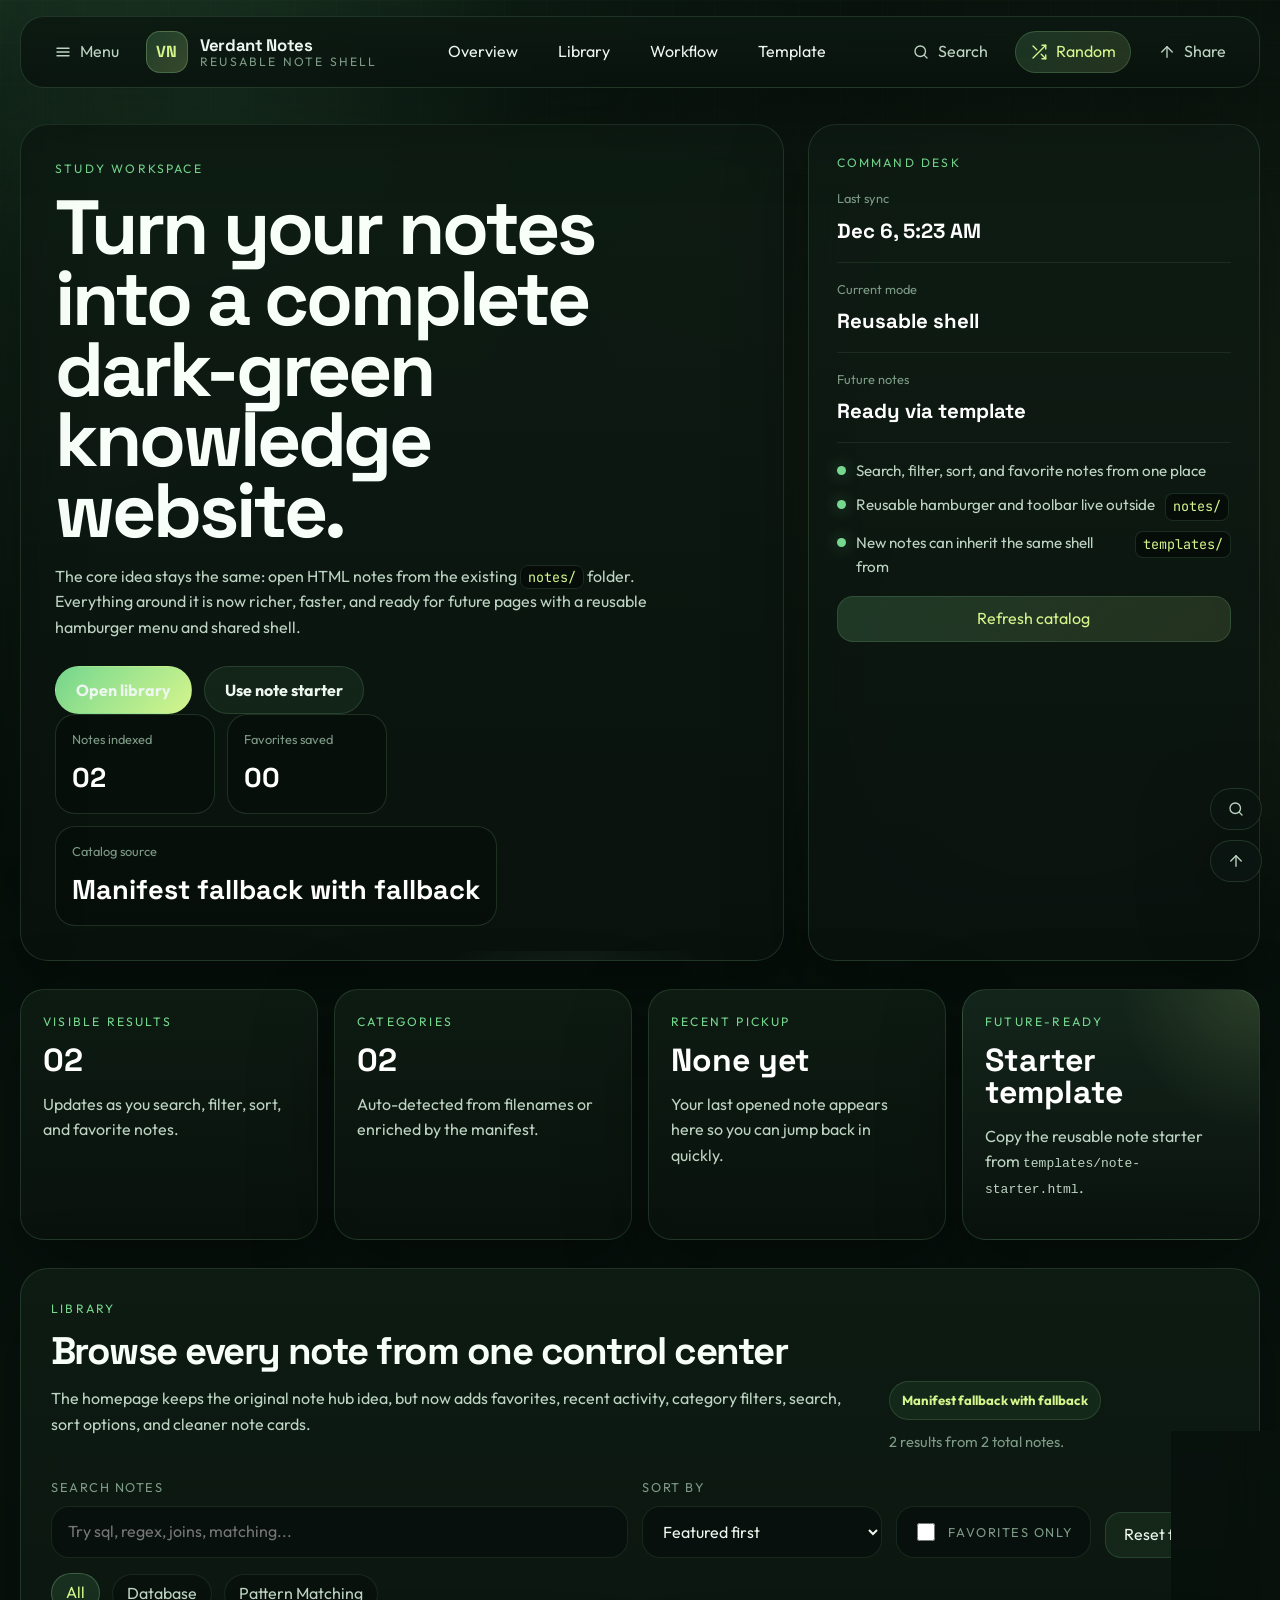
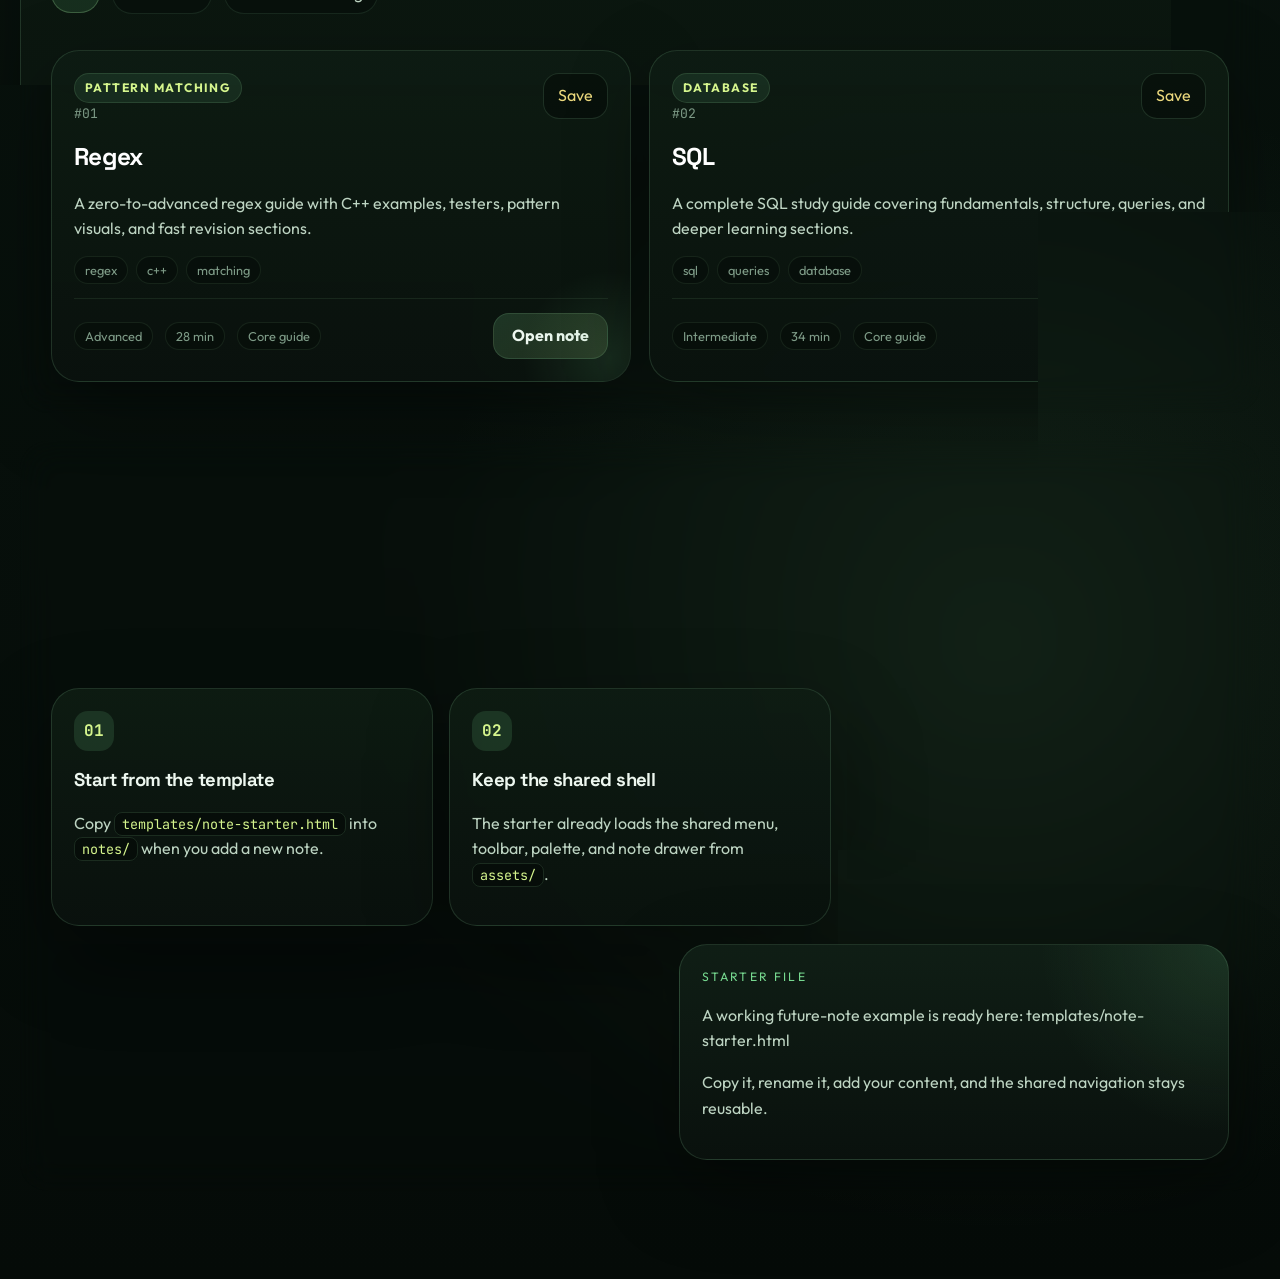
==== commit a2740db9: "Glass Animation added" ====
--- a/index.html
+++ b/index.html
@@ -28,7 +28,14 @@
 <body data-page-type="home">
   <main id="main-content" class="site-page">
     <section class="hero-grid" id="overview" data-nav-label="Overview">
-      <article class="hero-card">
+      <article
+        class="hero-card"
+        data-glass-impact
+        data-glass-scroll-target="#library"
+        tabindex="0"
+        role="button"
+        aria-label="Trigger the glass animation and jump to the library"
+      >
         <div class="eyebrow">Study workspace</div>
         <h1>Turn your notes into a complete dark-green knowledge website.</h1>
         <p class="hero-copy">
--- a/assets/css/shell.css
+++ b/assets/css/shell.css
@@ -239,6 +239,346 @@
   pointer-events: auto;
 }
 
+.notes-shell-transition {
+  position: fixed;
+  inset: 0;
+  z-index: 146;
+  opacity: 0;
+  visibility: hidden;
+  pointer-events: none;
+  --glass-origin-x: 50vw;
+  --glass-origin-y: 36vh;
+}
+
+.notes-shell-transition-pane,
+.notes-shell-splinter-layer {
+  position: absolute;
+  inset: 0;
+}
+
+.notes-shell-transition-flash,
+.notes-shell-crack-map {
+  position: absolute;
+}
+
+.notes-shell-transition-pane {
+  background:
+    linear-gradient(180deg, rgba(8, 16, 12, 0.24), rgba(4, 8, 6, 0.82)),
+    radial-gradient(circle at var(--glass-origin-x) var(--glass-origin-y), rgba(216, 255, 224, 0.12), transparent 30%);
+  backdrop-filter: blur(0px) saturate(110%);
+  opacity: 0;
+}
+
+.notes-shell-transition-flash {
+  width: 320px;
+  height: 320px;
+  left: calc(var(--glass-origin-x) - 160px);
+  top: calc(var(--glass-origin-y) - 160px);
+  border-radius: 50%;
+  background:
+    radial-gradient(circle, rgba(255, 255, 255, 0.84) 0%, rgba(234, 255, 196, 0.34) 18%, rgba(118, 216, 143, 0.14) 40%, rgba(7, 17, 12, 0) 72%);
+  mix-blend-mode: screen;
+  opacity: 0;
+  transform: scale(0.22);
+}
+
+.notes-shell-crack-map {
+  left: var(--glass-origin-x);
+  top: var(--glass-origin-y);
+  width: min(112vmax, 1060px);
+  height: min(112vmax, 1060px);
+  transform: translate(-50%, -50%) scale(0.76) rotate(-4deg);
+  opacity: 0;
+}
+
+.notes-shell-crack-map svg {
+  width: 100%;
+  height: 100%;
+  overflow: visible;
+  filter: drop-shadow(0 0 18px rgba(225, 255, 234, 0.28));
+}
+
+.notes-shell-crack-path {
+  fill: none;
+  stroke: rgba(245, 255, 248, 0.94);
+  stroke-width: 1.15;
+  stroke-linecap: round;
+  stroke-linejoin: round;
+  vector-effect: non-scaling-stroke;
+  stroke-dasharray: 280;
+  stroke-dashoffset: 280;
+  opacity: 0;
+}
+
+.notes-shell-splinter {
+  position: absolute;
+  left: var(--glass-origin-x);
+  top: var(--glass-origin-y);
+  width: 14px;
+  height: 58px;
+  border-radius: 999px;
+  background: linear-gradient(180deg, rgba(255, 255, 255, 0.96), rgba(213, 245, 141, 0.42), rgba(118, 216, 143, 0.08));
+  box-shadow: 0 0 20px rgba(218, 255, 230, 0.28);
+  opacity: 0;
+  transform: translate(-50%, -50%) scale(0.18) rotate(0deg);
+  transform-origin: center center;
+}
+
+body.notes-shell-transition-active .notes-shell-transition {
+  opacity: 1;
+  visibility: visible;
+}
+
+body.notes-shell-transition-breaking .notes-shell-transition-pane {
+  animation: notes-shell-pane-break 560ms cubic-bezier(0.18, 0.7, 0.16, 1) forwards;
+}
+
+body.notes-shell-transition-joining .notes-shell-transition-pane {
+  opacity: 1;
+  animation: notes-shell-pane-join 760ms cubic-bezier(0.2, 0.86, 0.18, 1) forwards;
+}
+
+body.notes-shell-transition-breaking .notes-shell-transition-flash {
+  animation: notes-shell-flash-break 460ms ease-out forwards;
+}
+
+body.notes-shell-transition-joining .notes-shell-transition-flash {
+  opacity: 0.4;
+  transform: scale(1.28);
+  animation: notes-shell-flash-join 760ms ease-out forwards;
+}
+
+body.notes-shell-transition-breaking .notes-shell-crack-map {
+  animation: notes-shell-crack-map-break 560ms cubic-bezier(0.18, 0.7, 0.16, 1) forwards;
+}
+
+body.notes-shell-transition-joining .notes-shell-crack-map {
+  opacity: 1;
+  transform: translate(-50%, -50%) scale(1.02) rotate(0deg);
+  animation: notes-shell-crack-map-join 760ms cubic-bezier(0.2, 0.86, 0.18, 1) forwards;
+}
+
+body.notes-shell-transition-breaking .notes-shell-crack-path {
+  animation: notes-shell-crack-break 520ms ease-out forwards;
+}
+
+body.notes-shell-transition-joining .notes-shell-crack-path {
+  opacity: 0.84;
+  stroke-dashoffset: 0;
+  animation: notes-shell-crack-join 720ms ease-out forwards;
+}
+
+body.notes-shell-transition-breaking .notes-shell-crack-path:nth-child(2),
+body.notes-shell-transition-joining .notes-shell-crack-path:nth-child(2) {
+  animation-delay: 24ms;
+}
+
+body.notes-shell-transition-breaking .notes-shell-crack-path:nth-child(3),
+body.notes-shell-transition-joining .notes-shell-crack-path:nth-child(3) {
+  animation-delay: 48ms;
+}
+
+body.notes-shell-transition-breaking .notes-shell-crack-path:nth-child(4),
+body.notes-shell-transition-joining .notes-shell-crack-path:nth-child(4) {
+  animation-delay: 72ms;
+}
+
+body.notes-shell-transition-breaking .notes-shell-crack-path:nth-child(5),
+body.notes-shell-transition-joining .notes-shell-crack-path:nth-child(5) {
+  animation-delay: 96ms;
+}
+
+body.notes-shell-transition-breaking .notes-shell-crack-path:nth-child(6),
+body.notes-shell-transition-joining .notes-shell-crack-path:nth-child(6) {
+  animation-delay: 120ms;
+}
+
+body.notes-shell-transition-breaking .notes-shell-crack-path:nth-child(7),
+body.notes-shell-transition-joining .notes-shell-crack-path:nth-child(7) {
+  animation-delay: 144ms;
+}
+
+body.notes-shell-transition-breaking .notes-shell-crack-path:nth-child(8),
+body.notes-shell-transition-joining .notes-shell-crack-path:nth-child(8) {
+  animation-delay: 168ms;
+}
+
+body.notes-shell-transition-breaking .notes-shell-crack-path:nth-child(9),
+body.notes-shell-transition-joining .notes-shell-crack-path:nth-child(9) {
+  animation-delay: 192ms;
+}
+
+body.notes-shell-transition-breaking .notes-shell-crack-path:nth-child(10),
+body.notes-shell-transition-joining .notes-shell-crack-path:nth-child(10) {
+  animation-delay: 216ms;
+}
+
+body.notes-shell-transition-breaking .notes-shell-splinter {
+  animation: notes-shell-splinter-break 520ms ease-out forwards;
+  animation-delay: var(--sd);
+}
+
+body.notes-shell-transition-joining .notes-shell-splinter {
+  opacity: 0.18;
+  animation: notes-shell-splinter-join 760ms ease-out forwards;
+  animation-delay: var(--sd);
+}
+
+.notes-shell-title-home {
+  color: inherit;
+  display: inline-block;
+  position: relative;
+  text-decoration: none;
+  transition: transform 0.2s ease, text-shadow 0.2s ease;
+}
+
+.notes-shell-title-home:hover,
+.notes-shell-title-home:focus-visible {
+  transform: translateY(-2px);
+  text-shadow: 0 0 22px rgba(213, 245, 141, 0.2);
+  outline: none;
+}
+
+@keyframes notes-shell-pane-break {
+  0% {
+    opacity: 0;
+    backdrop-filter: blur(0px) saturate(110%);
+  }
+
+  18% {
+    opacity: 0.9;
+  }
+
+  100% {
+    opacity: 1;
+    backdrop-filter: blur(10px) saturate(155%);
+  }
+}
+
+@keyframes notes-shell-pane-join {
+  0% {
+    opacity: 1;
+    backdrop-filter: blur(12px) saturate(160%);
+  }
+
+  100% {
+    opacity: 0;
+    backdrop-filter: blur(0px) saturate(110%);
+  }
+}
+
+@keyframes notes-shell-flash-break {
+  0% {
+    opacity: 0;
+    transform: scale(0.2);
+  }
+
+  16% {
+    opacity: 1;
+  }
+
+  100% {
+    opacity: 0;
+    transform: scale(1.86);
+  }
+}
+
+@keyframes notes-shell-flash-join {
+  0% {
+    opacity: 0.58;
+    transform: scale(1.36);
+  }
+
+  100% {
+    opacity: 0;
+    transform: scale(0.34);
+  }
+}
+
+@keyframes notes-shell-crack-map-break {
+  0% {
+    opacity: 0;
+    transform: translate(-50%, -50%) scale(0.74) rotate(-6deg);
+  }
+
+  24% {
+    opacity: 1;
+  }
+
+  100% {
+    opacity: 1;
+    transform: translate(-50%, -50%) scale(1.02) rotate(0deg);
+  }
+}
+
+@keyframes notes-shell-crack-map-join {
+  0% {
+    opacity: 1;
+    transform: translate(-50%, -50%) scale(1.02) rotate(0deg);
+  }
+
+  100% {
+    opacity: 0;
+    transform: translate(-50%, -50%) scale(0.72) rotate(4deg);
+  }
+}
+
+@keyframes notes-shell-crack-break {
+  0% {
+    opacity: 0;
+    stroke-dashoffset: 280;
+  }
+
+  22% {
+    opacity: 0.95;
+  }
+
+  100% {
+    opacity: 0.78;
+    stroke-dashoffset: 0;
+  }
+}
+
+@keyframes notes-shell-crack-join {
+  0% {
+    opacity: 0.84;
+    stroke-dashoffset: 0;
+  }
+
+  100% {
+    opacity: 0;
+    stroke-dashoffset: 280;
+  }
+}
+
+@keyframes notes-shell-splinter-break {
+  0% {
+    opacity: 0;
+    transform: translate(-50%, -50%) scale(0.2) rotate(0deg);
+  }
+
+  26% {
+    opacity: 0.92;
+  }
+
+  100% {
+    opacity: 0;
+    transform: translate(calc(-50% + var(--sx)), calc(-50% + var(--sy))) scale(1.14) rotate(var(--sr));
+  }
+}
+
+@keyframes notes-shell-splinter-join {
+  0% {
+    opacity: 0.28;
+    transform: translate(calc(-50% + var(--sx)), calc(-50% + var(--sy))) scale(1.04) rotate(var(--sr));
+  }
+
+  100% {
+    opacity: 0;
+    transform: translate(-50%, -50%) scale(0.22) rotate(0deg);
+  }
+}
+
 .notes-shell-drawer {
   position: fixed;
   top: 0;
@@ -493,4 +833,11 @@
     right: 12px;
     bottom: 12px;
   }
-}
+
+  .notes-shell-transition-flash {
+    width: 240px;
+    height: 240px;
+    left: calc(var(--glass-origin-x) - 120px);
+    top: calc(var(--glass-origin-y) - 120px);
+  }
+}
--- a/assets/css/index.css
+++ b/assets/css/index.css
@@ -49,6 +49,21 @@
   overflow: hidden;
 }
 
+.hero-card[data-glass-impact] {
+  cursor: pointer;
+  transition: transform 0.24s ease, border-color 0.24s ease, box-shadow 0.24s ease;
+}
+
+.hero-card[data-glass-impact]:hover {
+  transform: translateY(-3px);
+  border-color: var(--shell-border-strong);
+}
+
+.hero-card[data-glass-impact]:focus-visible {
+  outline: 2px solid rgba(213, 245, 141, 0.4);
+  outline-offset: 4px;
+}
+
 .hero-card::after {
   content: "";
   position: absolute;
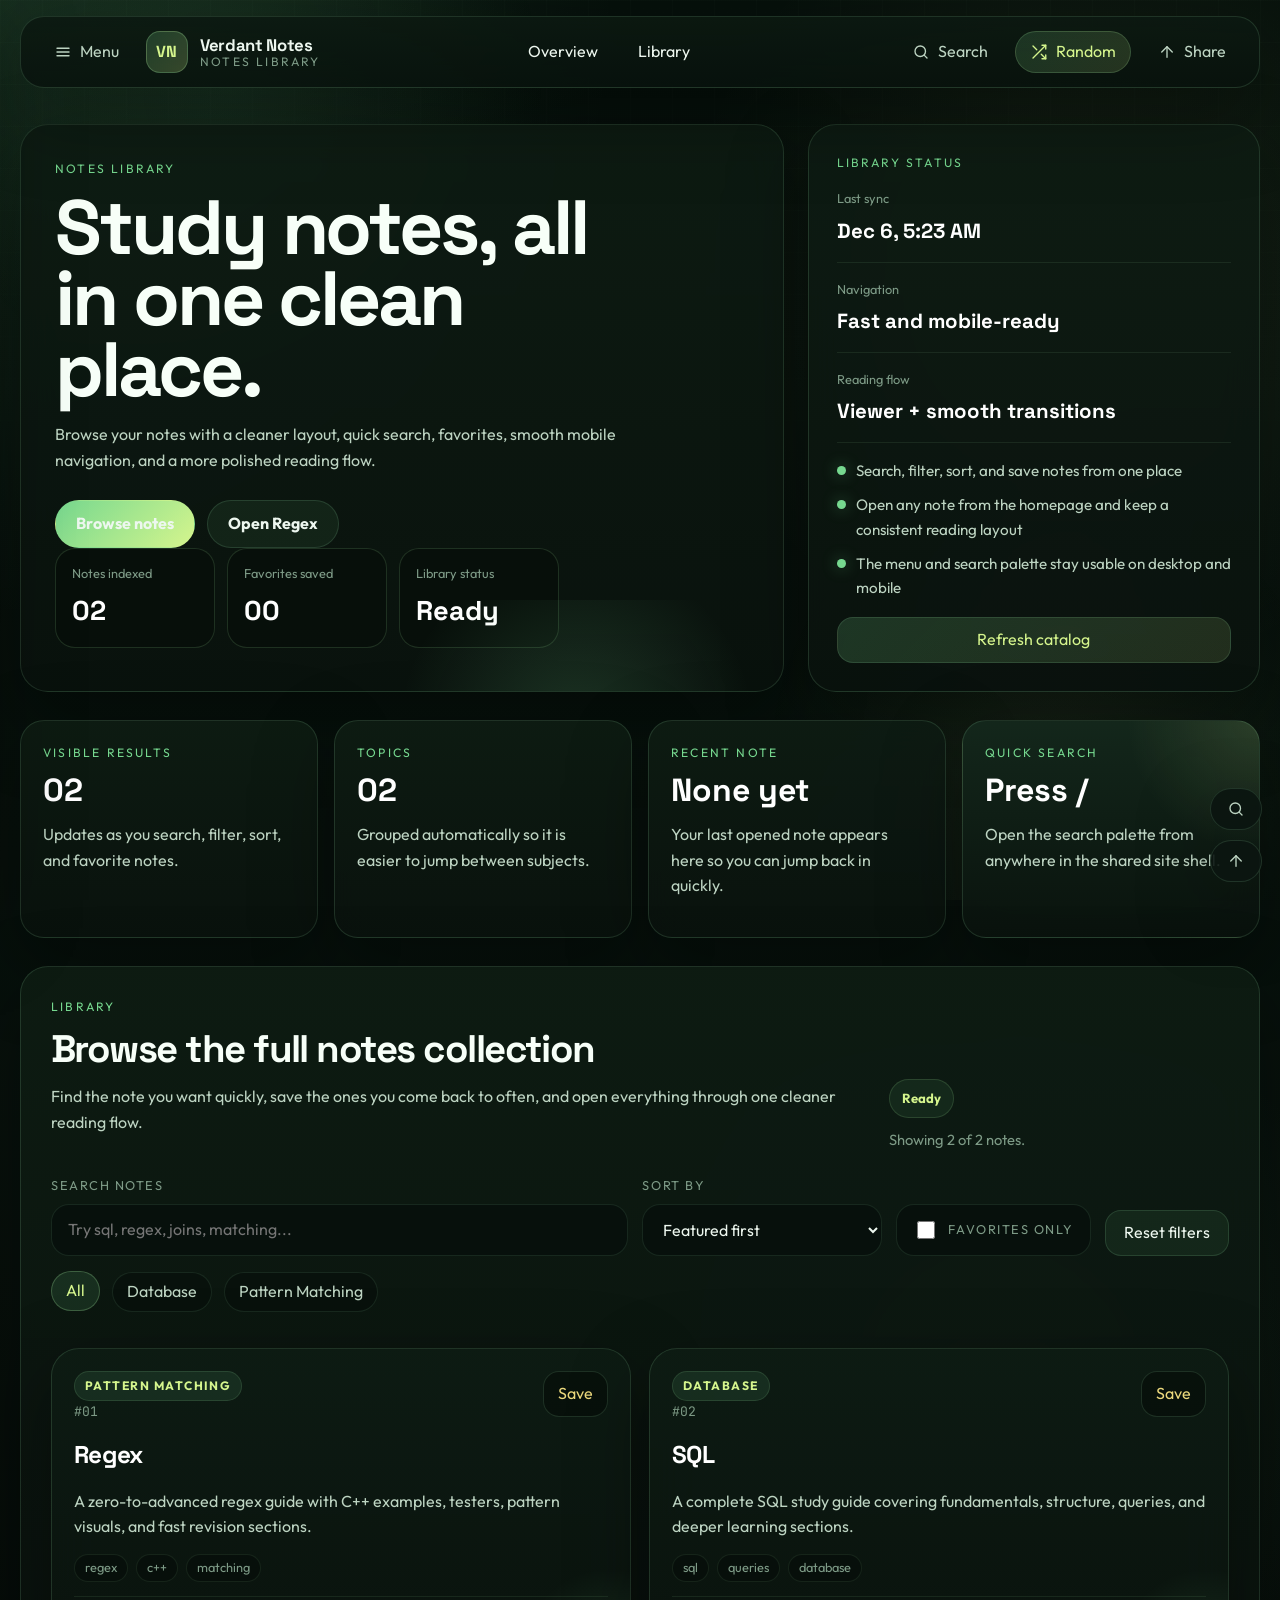
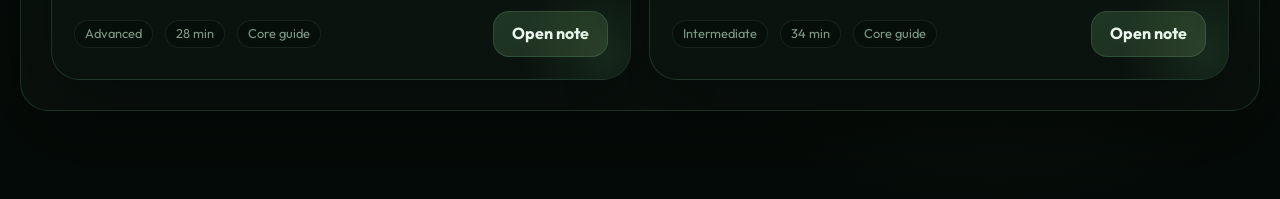
==== commit 76994b54: "Attempt in fixing naviagation" ====
--- a/index.html
+++ b/index.html
@@ -6,7 +6,7 @@
   <title>Verdant Notes | Study Hub</title>
   <meta
     name="description"
-    content="A dark green notes hub with reusable navigation, search, favorites, and a future-ready note shell."
+    content="A dark green notes library with fast search, favorites, and a polished reading experience."
   >
   <link rel="stylesheet" href="./assets/css/shell.css">
   <link rel="stylesheet" href="./assets/css/index.css">
@@ -34,19 +34,18 @@
         data-glass-scroll-target="#library"
         tabindex="0"
         role="button"
-        aria-label="Trigger the glass animation and jump to the library"
+        aria-label="Trigger the glass animation and jump to the notes library"
       >
-        <div class="eyebrow">Study workspace</div>
-        <h1>Turn your notes into a complete dark-green knowledge website.</h1>
+        <div class="eyebrow">Notes library</div>
+        <h1>Study notes, all in one clean place.</h1>
         <p class="hero-copy">
-          The core idea stays the same: open HTML notes from the existing
-          <code>notes/</code> folder. Everything around it is now richer, faster,
-          and ready for future pages with a reusable hamburger menu and shared shell.
+          Browse your notes with a cleaner layout, quick search, favorites,
+          smooth mobile navigation, and a more polished reading flow.
         </p>
 
         <div class="hero-actions">
-          <a class="action action-primary" href="#library">Open library</a>
-          <a class="action action-secondary" href="./templates/note-starter.html">Use note starter</a>
+          <a class="action action-primary" href="#library">Browse notes</a>
+          <a class="action action-secondary" href="./viewer.html?note=SQL.html" id="featuredLink">Open featured note</a>
         </div>
 
         <div class="hero-metrics">
@@ -59,38 +58,38 @@
             <strong id="heroFavorites">00</strong>
           </div>
           <div class="metric-chip">
-            <span class="metric-label">Catalog source</span>
+            <span class="metric-label">Library status</span>
             <strong id="heroSource">Loading</strong>
           </div>
         </div>
       </article>
 
       <aside class="desk-card">
-        <div class="panel-topline">Command desk</div>
+        <div class="panel-topline">Library status</div>
         <div class="desk-stat">
           <span>Last sync</span>
           <strong id="lastSync">Starting up</strong>
         </div>
         <div class="desk-stat">
-          <span>Current mode</span>
-          <strong>Reusable shell</strong>
+          <span>Navigation</span>
+          <strong>Fast and mobile-ready</strong>
         </div>
         <div class="desk-stat">
-          <span>Future notes</span>
-          <strong>Ready via template</strong>
+          <span>Reading flow</span>
+          <strong>Viewer + smooth transitions</strong>
         </div>
         <div class="desk-list">
           <div class="desk-item">
             <span class="desk-dot"></span>
-            Search, filter, sort, and favorite notes from one place
+            Search, filter, sort, and save notes from one place
           </div>
           <div class="desk-item">
             <span class="desk-dot"></span>
-            Reusable hamburger and toolbar live outside <code>notes/</code>
+            Open any note from the homepage and keep a consistent reading layout
           </div>
           <div class="desk-item">
             <span class="desk-dot"></span>
-            New notes can inherit the same shell from <code>templates/</code>
+            The menu and search palette stay usable on desktop and mobile
           </div>
         </div>
         <button class="panel-button" id="refreshButton" type="button">Refresh catalog</button>
@@ -104,19 +103,19 @@
         <p>Updates as you search, filter, sort, and favorite notes.</p>
       </article>
       <article class="dashboard-card">
-        <div class="dashboard-label">Categories</div>
+        <div class="dashboard-label">Topics</div>
         <strong id="categoryCount">00</strong>
-        <p>Auto-detected from filenames or enriched by the manifest.</p>
+        <p>Grouped automatically so it is easier to jump between subjects.</p>
       </article>
       <article class="dashboard-card">
-        <div class="dashboard-label">Recent pickup</div>
+        <div class="dashboard-label">Recent note</div>
         <strong id="recentLabel">None yet</strong>
         <p>Your last opened note appears here so you can jump back in quickly.</p>
       </article>
       <article class="dashboard-card dashboard-card-accent">
-        <div class="dashboard-label">Future-ready</div>
-        <strong>Starter template</strong>
-        <p>Copy the reusable note starter from <code>templates/note-starter.html</code>.</p>
+        <div class="dashboard-label">Quick search</div>
+        <strong>Press /</strong>
+        <p>Open the search palette from anywhere in the shared site shell.</p>
       </article>
     </section>
 
@@ -124,10 +123,10 @@
       <div class="section-heading">
         <div>
           <div class="eyebrow">Library</div>
-          <h2>Browse every note from one control center</h2>
+          <h2>Browse the full notes collection</h2>
           <p>
-            The homepage keeps the original note hub idea, but now adds favorites,
-            recent activity, category filters, search, sort options, and cleaner note cards.
+            Find the note you want quickly, save the ones you come back to often,
+            and open everything through one cleaner reading flow.
           </p>
         </div>
         <div class="section-status">
@@ -172,62 +171,6 @@
       <div class="notes-grid" id="notesGrid" aria-live="polite"></div>
       <div class="empty-card" id="emptyState" hidden></div>
     </section>
-
-    <section class="section-shell workflow-shell" id="workflow" data-nav-label="Workflow">
-      <div class="section-heading">
-        <div>
-          <div class="eyebrow">Workflow</div>
-          <h2>How future notes reuse the same hamburger menu</h2>
-          <p>
-            Nothing inside <code>notes/</code> was changed. The reusable shell lives in shared assets,
-            and the starter file already points to those shared files from outside the notes folder.
-          </p>
-        </div>
-      </div>
-
-      <div class="workflow-grid">
-        <article class="workflow-card">
-          <div class="step-index">01</div>
-          <h3>Start from the template</h3>
-          <p>
-            Copy <code>templates/note-starter.html</code> into <code>notes/</code> when you add a new note.
-          </p>
-        </article>
-        <article class="workflow-card">
-          <div class="step-index">02</div>
-          <h3>Keep the shared shell</h3>
-          <p>
-            The starter already loads the shared menu, toolbar, palette, and note drawer from <code>assets/</code>.
-          </p>
-        </article>
-        <article class="workflow-card">
-          <div class="step-index">03</div>
-          <h3>Optional metadata boost</h3>
-          <p>
-            Add an entry in <code>assets/js/notes-manifest.js</code> if you want richer summaries, tags, or read times.
-          </p>
-        </article>
-      </div>
-
-      <div class="integration-grid">
-        <article class="integration-card">
-          <div class="dashboard-label">Shell includes</div>
-          <pre><code>&lt;script src="../assets/js/notes-manifest.js"&gt;&lt;/script&gt;
-&lt;script src="../assets/js/notes-data.js"&gt;&lt;/script&gt;
-&lt;script src="../assets/js/site-shell.js" data-root=".."&gt;&lt;/script&gt;</code></pre>
-        </article>
-        <article class="integration-card integration-card-highlight">
-          <div class="dashboard-label">Starter file</div>
-          <p>
-            A working future-note example is ready here:
-            <a href="./templates/note-starter.html">templates/note-starter.html</a>
-          </p>
-          <p>
-            Copy it, rename it, add your content, and the shared navigation stays reusable.
-          </p>
-        </article>
-      </div>
-    </section>
   </main>
 </body>
 </html>
--- a/assets/css/shell.css
+++ b/assets/css/shell.css
@@ -426,6 +426,7 @@
 
 .notes-shell-title-home {
   color: inherit;
+  cursor: pointer;
   display: inline-block;
   position: relative;
   text-decoration: none;
